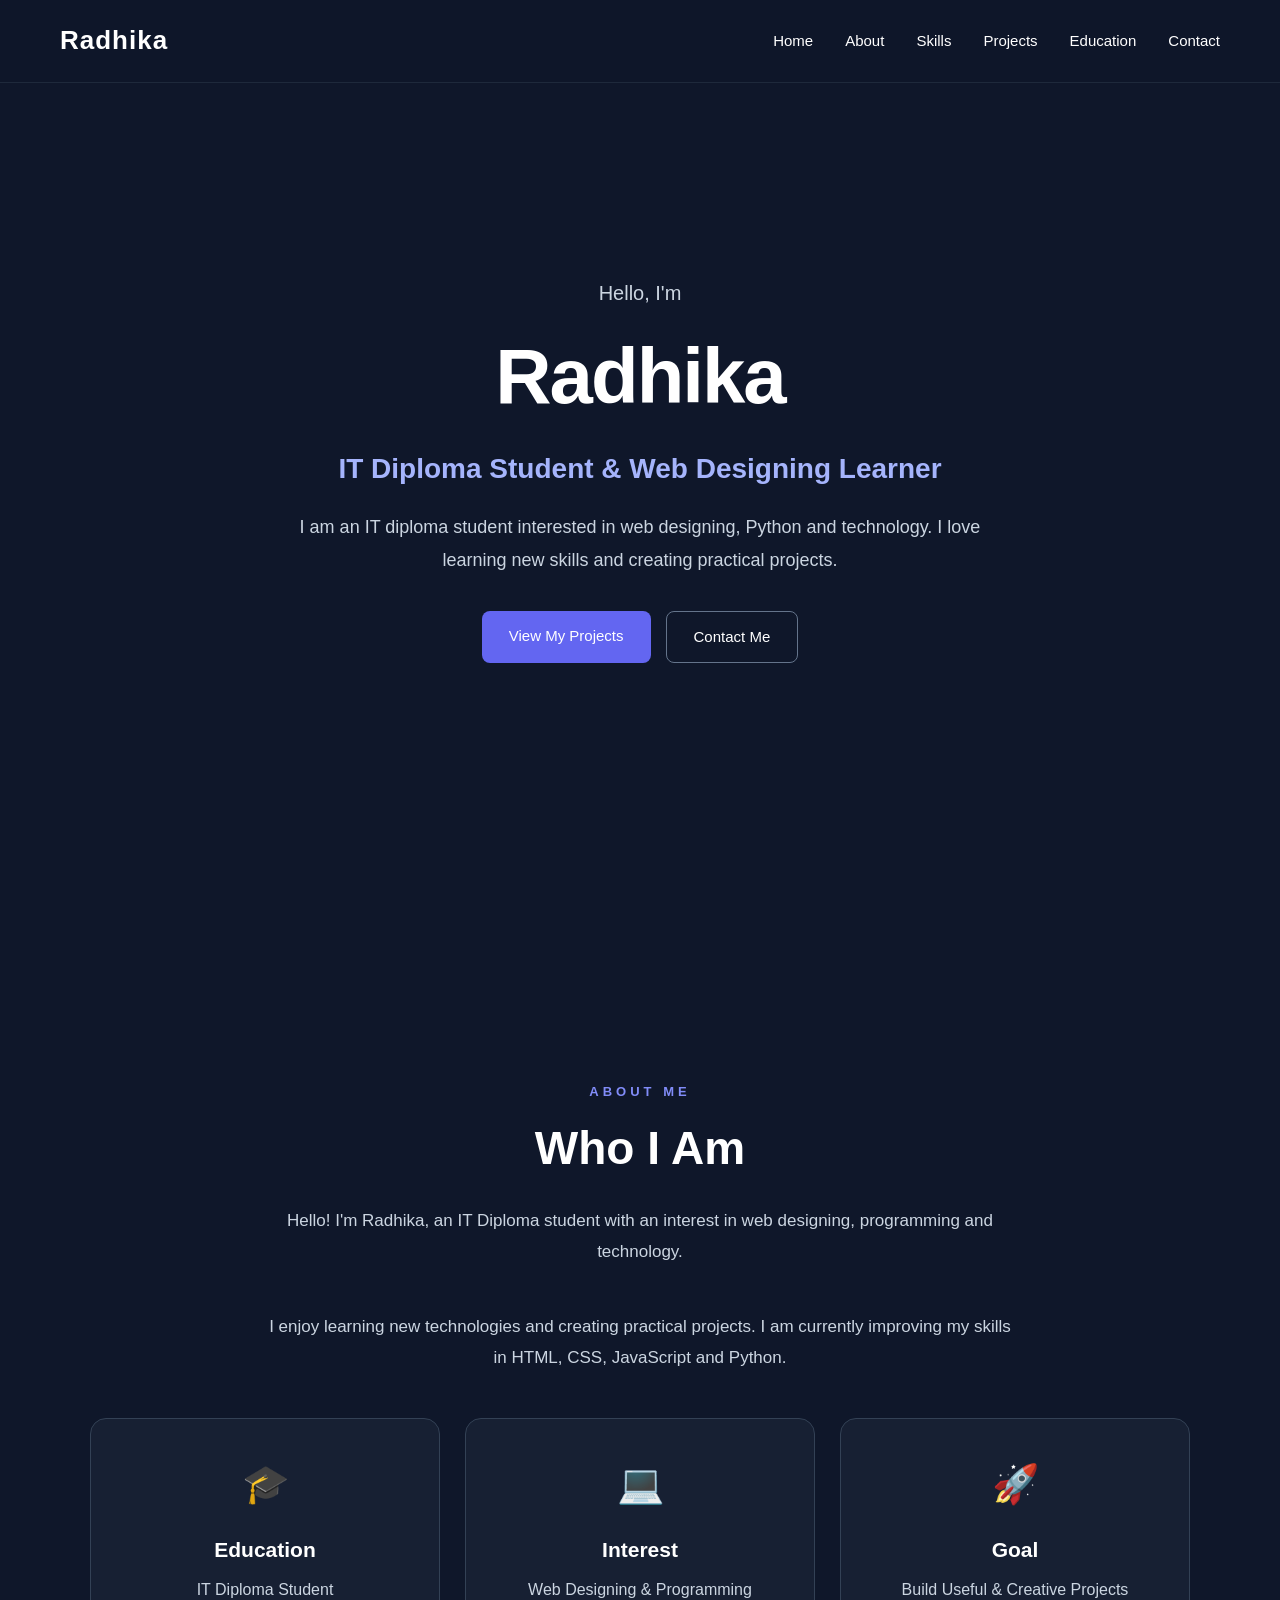
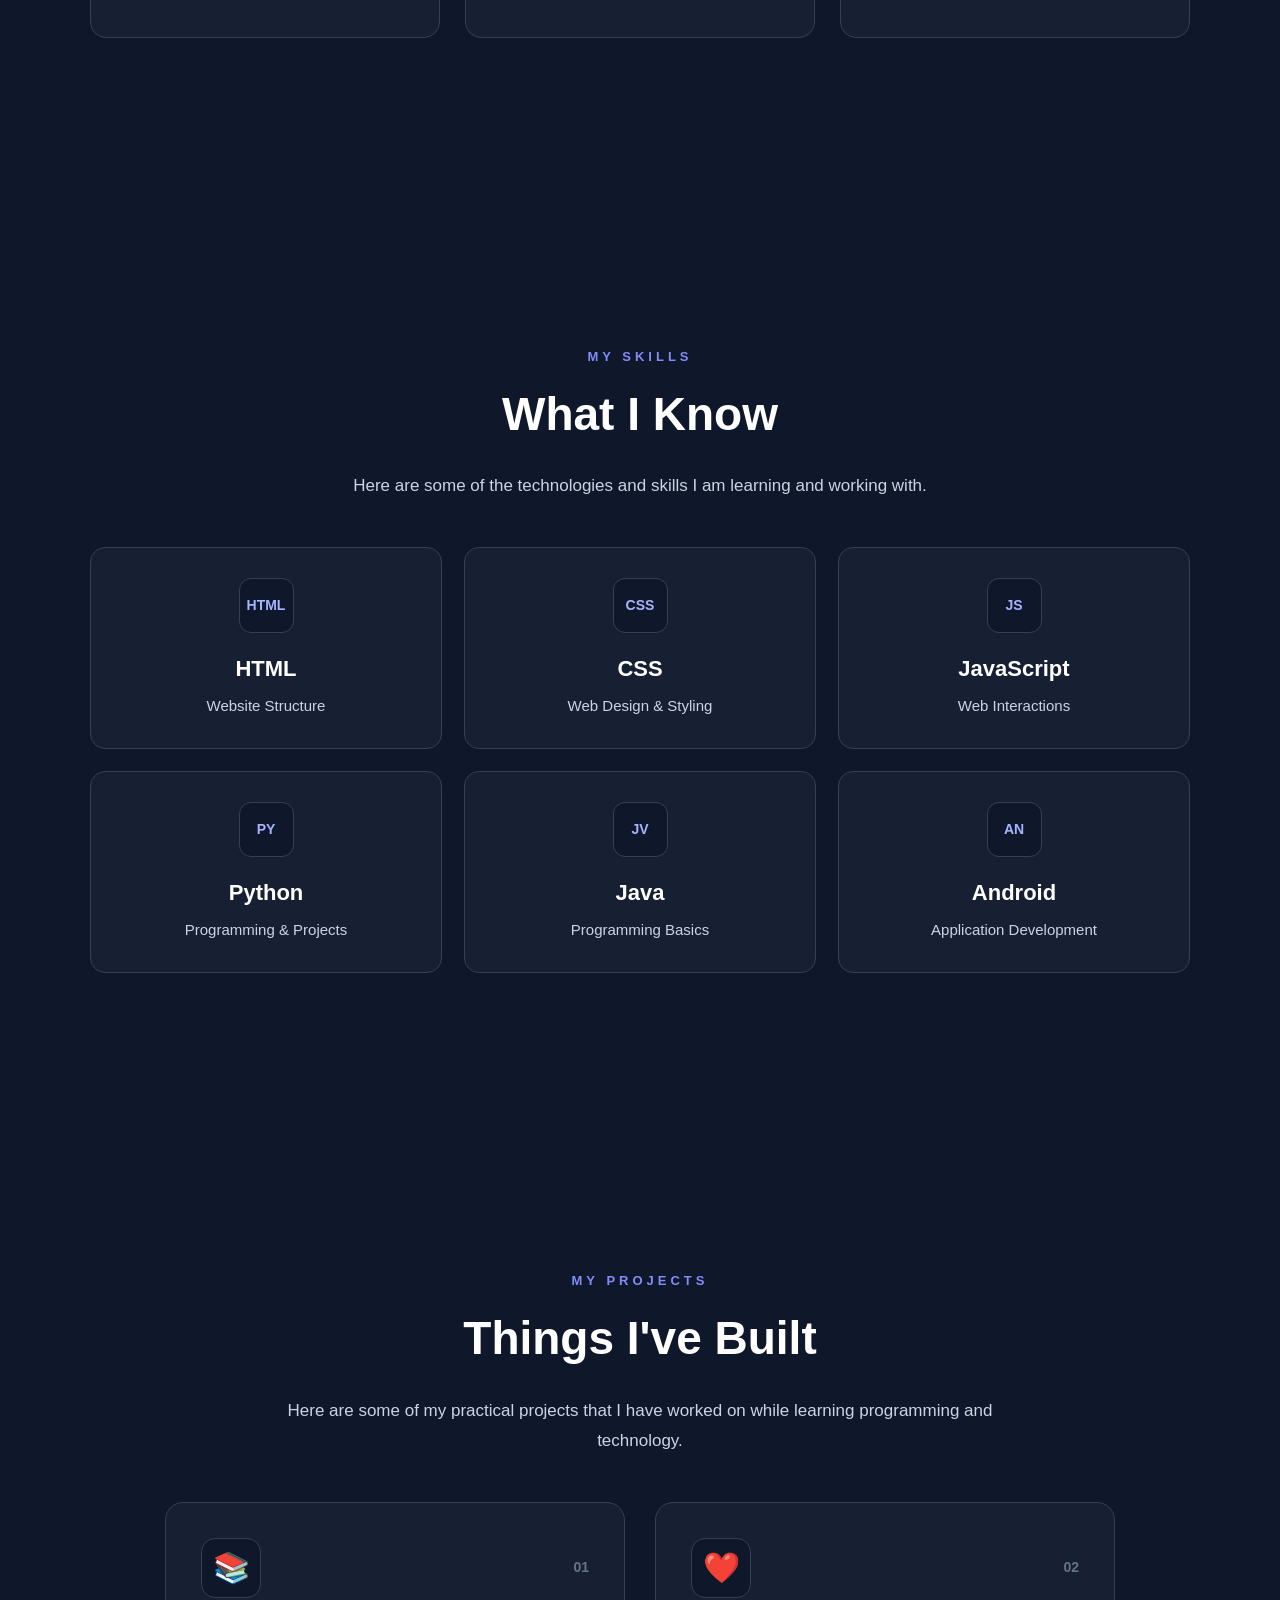
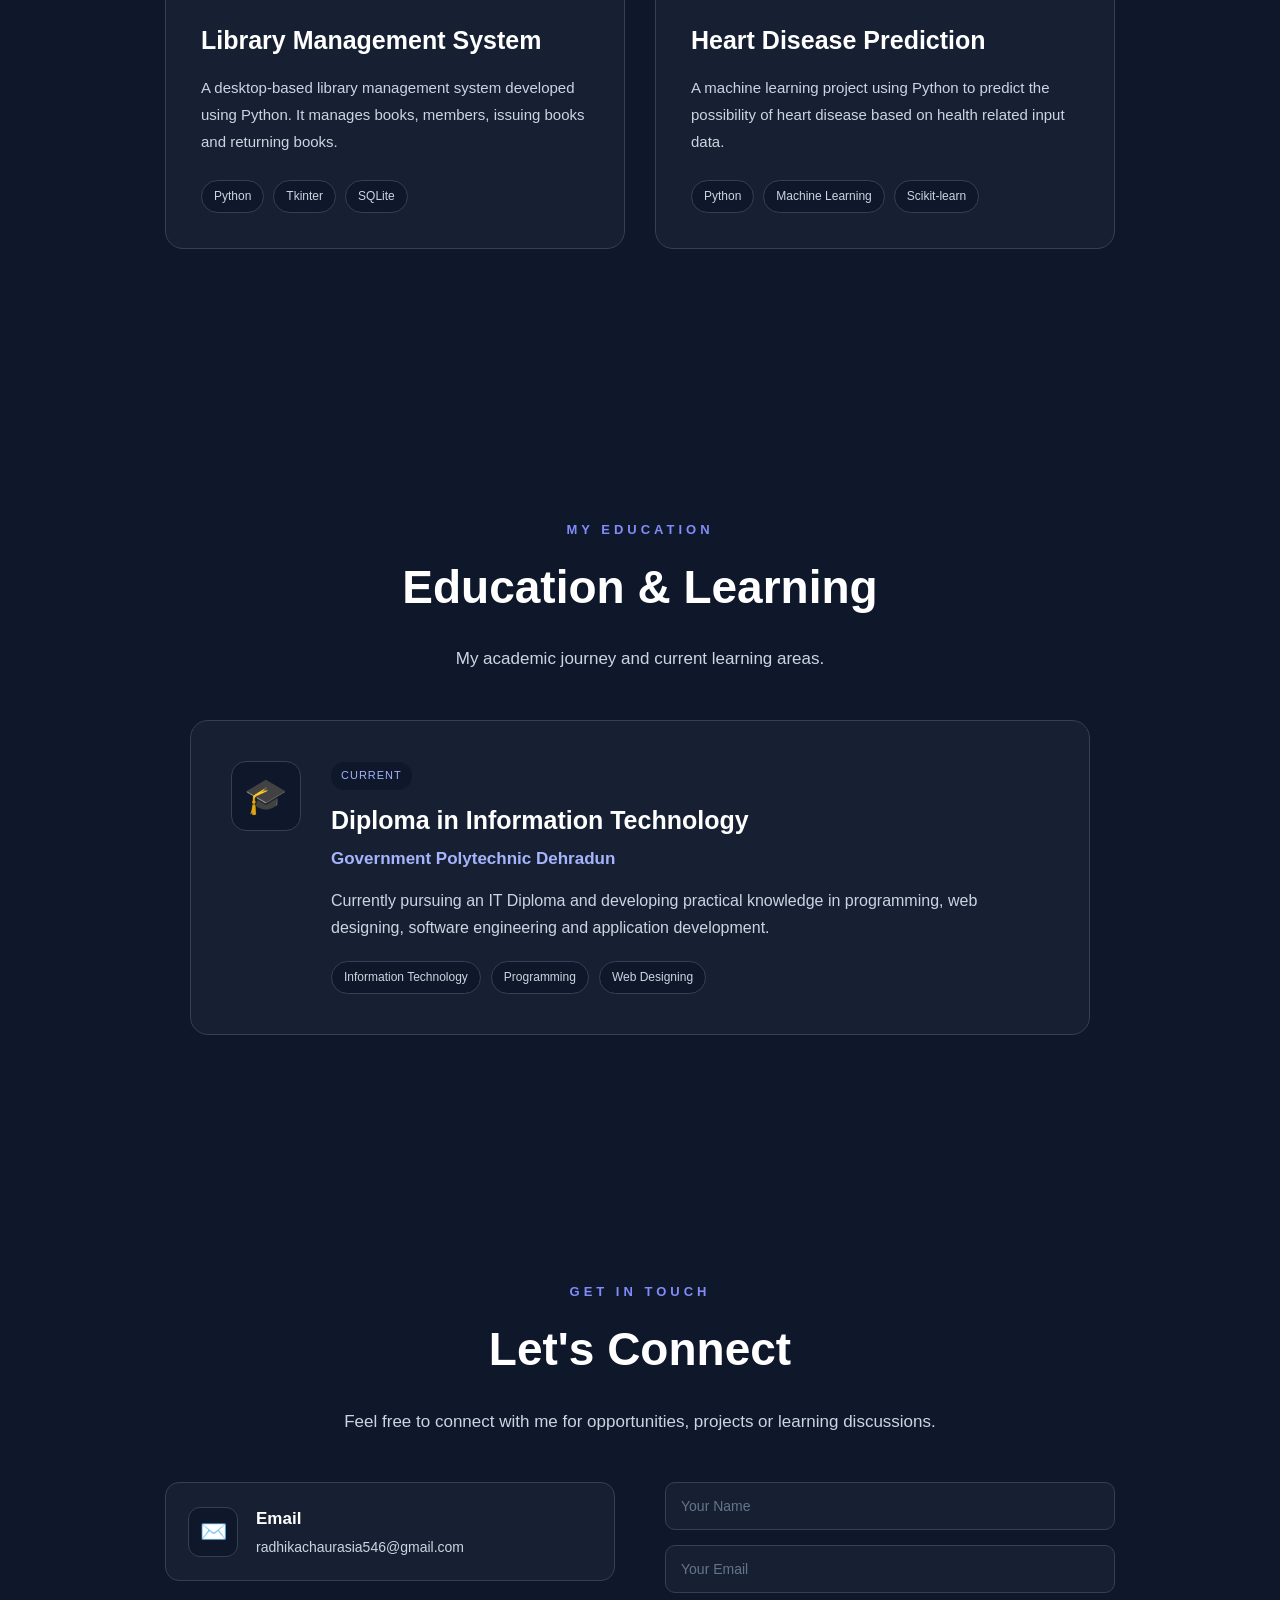
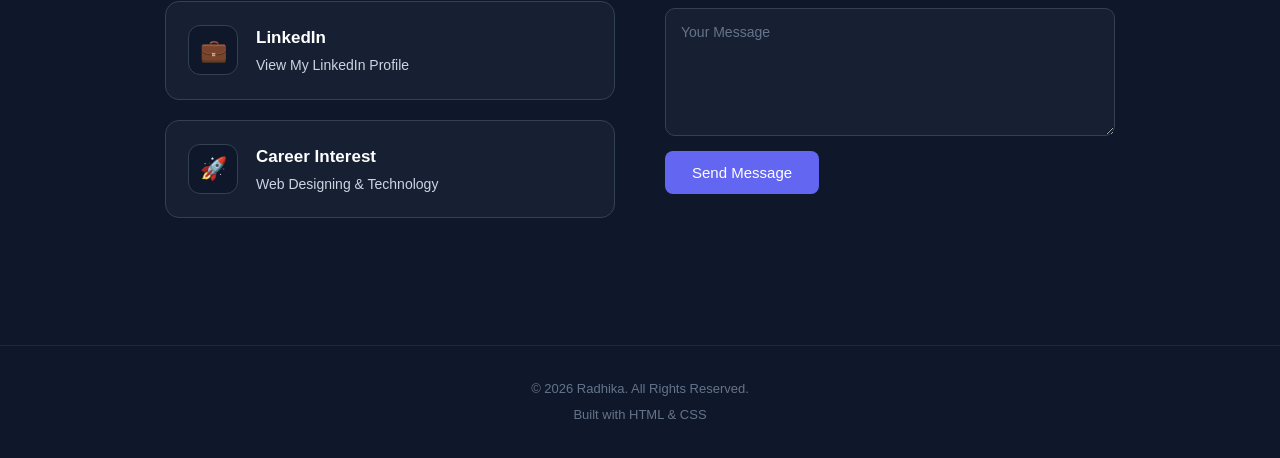
==== index.html @ 2208a2c3 "Add files via upload" ====
<!DOCTYPE html>
<html lang="en">

<head>
    <meta charset="UTF-8">
    <meta name="viewport" content="width=device-width, initial-scale=1.0">

    <title>Radhika | Portfolio</title>

    <link rel="stylesheet" href="style.css">
</head>

<body>

    <!-- =========================
         NAVIGATION BAR
    ========================== -->

    <nav class="navbar">

        <div class="logo">Radhika</div>

        <ul class="nav-links">
            <li><a href="#home">Home</a></li>
            <li><a href="#about">About</a></li>
            <li><a href="#skills">Skills</a></li>
            <li><a href="#projects">Projects</a></li>
            <li><a href="#education">Education</a></li>
            <li><a href="#contact">Contact</a></li>
        </ul>

    </nav>


    <!-- =========================
         HOME
    ========================== -->

    <section class="hero" id="home">

        <div class="hero-content">

            <p class="intro">Hello, I'm</p>

            <h1>Radhika</h1>

            <h2>IT Diploma Student & Web Designing Learner</h2>

            <p class="description">
                I am an IT diploma student interested in web designing,
                Python and technology. I love learning new skills and
                creating practical projects.
            </p>

            <div class="hero-buttons">

                <a href="#projects" class="btn">
                    View My Projects
                </a>

                <a href="#contact" class="btn secondary-btn">
                    Contact Me
                </a>

            </div>

        </div>

    </section>


    <!-- =========================
         ABOUT
    ========================== -->

    <section class="about" id="about">

        <div class="section-container">

            <p class="section-tag">ABOUT ME</p>

            <h2>Who I Am</h2>

            <p class="section-description">
                Hello! I'm Radhika, an IT Diploma student with an interest
                in web designing, programming and technology.
            </p>

            <p class="section-description">
                I enjoy learning new technologies and creating practical
                projects. I am currently improving my skills in HTML, CSS,
                JavaScript and Python.
            </p>

            <div class="about-cards">

                <div class="about-card">
                    <div class="card-icon">🎓</div>
                    <h3>Education</h3>
                    <p>IT Diploma Student</p>
                </div>

                <div class="about-card">
                    <div class="card-icon">💻</div>
                    <h3>Interest</h3>
                    <p>Web Designing & Programming</p>
                </div>

                <div class="about-card">
                    <div class="card-icon">🚀</div>
                    <h3>Goal</h3>
                    <p>Build Useful & Creative Projects</p>
                </div>

            </div>

        </div>

    </section>


    <!-- =========================
         SKILLS
    ========================== -->

    <section class="skills" id="skills">

        <div class="section-container">

            <p class="section-tag">MY SKILLS</p>

            <h2>What I Know</h2>

            <p class="section-description">
                Here are some of the technologies and skills I am learning
                and working with.
            </p>

            <div class="skills-grid">

                <div class="skill-card">
                    <div class="skill-icon">HTML</div>
                    <h3>HTML</h3>
                    <p>Website Structure</p>
                </div>

                <div class="skill-card">
                    <div class="skill-icon">CSS</div>
                    <h3>CSS</h3>
                    <p>Web Design & Styling</p>
                </div>

                <div class="skill-card">
                    <div class="skill-icon">JS</div>
                    <h3>JavaScript</h3>
                    <p>Web Interactions</p>
                </div>

                <div class="skill-card">
                    <div class="skill-icon">PY</div>
                    <h3>Python</h3>
                    <p>Programming & Projects</p>
                </div>

                <div class="skill-card">
                    <div class="skill-icon">JV</div>
                    <h3>Java</h3>
                    <p>Programming Basics</p>
                </div>

                <div class="skill-card">
                    <div class="skill-icon">AN</div>
                    <h3>Android</h3>
                    <p>Application Development</p>
                </div>

            </div>

        </div>

    </section>


    <!-- =========================
         PROJECTS
    ========================== -->

    <section class="projects" id="projects">

        <div class="section-container">

            <p class="section-tag">MY PROJECTS</p>

            <h2>Things I've Built</h2>

            <p class="section-description">
                Here are some of my practical projects that I have worked
                on while learning programming and technology.
            </p>

            <div class="projects-grid">

                <!-- PROJECT 1 -->

                <div class="project-card">

                    <div class="project-top">

                        <div class="project-icon">
                            📚
                        </div>

                        <span class="project-number">
                            01
                        </span>

                    </div>

                    <h3>Library Management System</h3>

                    <p>
                        A desktop-based library management system developed
                        using Python. It manages books, members, issuing
                        books and returning books.
                    </p>

                    <div class="project-tech">

                        <span>Python</span>
                        <span>Tkinter</span>
                        <span>SQLite</span>

                    </div>

                </div>


                <!-- PROJECT 2 -->

                <div class="project-card">

                    <div class="project-top">

                        <div class="project-icon">
                            ❤️
                        </div>

                        <span class="project-number">
                            02
                        </span>

                    </div>

                    <h3>Heart Disease Prediction</h3>

                    <p>
                        A machine learning project using Python to predict
                        the possibility of heart disease based on health
                        related input data.
                    </p>

                    <div class="project-tech">

                        <span>Python</span>
                        <span>Machine Learning</span>
                        <span>Scikit-learn</span>

                    </div>

                </div>

            </div>

        </div>

    </section>


    <!-- =========================
         EDUCATION
    ========================== -->

    <section class="education" id="education">

        <div class="section-container">

            <p class="section-tag">MY EDUCATION</p>

            <h2>Education & Learning</h2>

            <p class="section-description">
                My academic journey and current learning areas.
            </p>

            <div class="education-card">

                <div class="education-icon">
                    🎓
                </div>

                <div class="education-content">

                    <span class="education-status">
                        CURRENT
                    </span>

                    <h3>Diploma in Information Technology</h3>

                    <h4>Government Polytechnic Dehradun</h4>

                    <p>
                        Currently pursuing an IT Diploma and developing
                        practical knowledge in programming, web designing,
                        software engineering and application development.
                    </p>

                    <div class="education-tags">

                        <span>Information Technology</span>
                        <span>Programming</span>
                        <span>Web Designing</span>

                    </div>

                </div>

            </div>

        </div>

    </section>


    <!-- =========================
         CONTACT
    ========================== -->

    <section class="contact" id="contact">

        <div class="section-container">

            <p class="section-tag">GET IN TOUCH</p>

            <h2>Let's Connect</h2>

            <p class="section-description">
                Feel free to connect with me for opportunities,
                projects or learning discussions.
            </p>

            <div class="contact-container">


                <!-- CONTACT INFORMATION -->

                <div class="contact-info">

                    <!-- EMAIL -->

                    <a
                        href="mailto:radhikachaurasia546@gmail.com"
                        class="contact-item contact-link"
                    >

                        <div class="contact-icon">
                            ✉️
                        </div>

                        <div>
                            <h3>Email</h3>
                            <p>radhikachaurasia546@gmail.com</p>
                        </div>

                    </a>


                    <!-- LINKEDIN -->

                    <a
                        href="https://www.linkedin.com/in/radhika-chaurasia-634279387/"
                        target="_blank"
                        class="contact-item contact-link"
                    >

                        <div class="contact-icon">
                            💼
                        </div>

                        <div>
                            <h3>LinkedIn</h3>
                            <p>View My LinkedIn Profile</p>
                        </div>

                    </a>


                    <!-- CAREER -->

                    <div class="contact-item">

                        <div class="contact-icon">
                            🚀
                        </div>

                        <div>
                            <h3>Career Interest</h3>
                            <p>Web Designing & Technology</p>
                        </div>

                    </div>

                </div>


                <!-- CONTACT FORM -->

                <form class="contact-form">

                    <input
                        type="text"
                        placeholder="Your Name"
                        required
                    >

                    <input
                        type="email"
                        placeholder="Your Email"
                        required
                    >

                    <textarea
                        rows="6"
                        placeholder="Your Message"
                        required
                    ></textarea>

                    <button
                        type="submit"
                        class="btn"
                    >
                        Send Message
                    </button>

                </form>

            </div>

        </div>

    </section>


    <!-- =========================
         FOOTER
    ========================== -->

    <footer class="footer">

        <p>
            © 2026 Radhika. All Rights Reserved.
        </p>

        <p>
            Built with HTML & CSS
        </p>

    </footer>


</body>

</html>
---- style.css ----
/* =========================
   BASIC SETTINGS
========================= */

* {
    margin: 0;
    padding: 0;
    box-sizing: border-box;
}

html {
    scroll-behavior: smooth;
}

body {
    font-family: Arial, sans-serif;

    background: #0f172a;

    color: white;

    line-height: 1.6;
}


/* =========================
   NAVIGATION BAR
========================= */

.navbar {
    position: fixed;

    top: 0;
    left: 0;

    width: 100%;

    padding: 20px 60px;

    display: flex;

    justify-content: space-between;

    align-items: center;

    background: rgba(15, 23, 42, 0.95);

    border-bottom: 1px solid #1e293b;

    backdrop-filter: blur(10px);

    z-index: 1000;
}

.logo {
    font-size: 26px;

    font-weight: bold;

    letter-spacing: 1px;
}

.nav-links {
    display: flex;

    list-style: none;

    gap: 32px;
}

.nav-links a {
    color: white;

    text-decoration: none;

    font-size: 15px;

    transition: 0.3s;
}

.nav-links a:hover {
    color: #818cf8;
}


/* =========================
   COMMON SECTION SETTINGS
========================= */

section {
    scroll-margin-top: 80px;
}

.section-container {
    width: 100%;

    max-width: 1100px;

    margin: auto;

    text-align: center;
}

.section-tag {
    font-size: 13px;

    letter-spacing: 4px;

    color: #818cf8;

    font-weight: bold;

    margin-bottom: 10px;
}

.section-container > h2 {
    font-size: 46px;

    margin-bottom: 20px;
}

.section-description {
    max-width: 750px;

    margin: 0 auto 45px;

    font-size: 17px;

    color: #cbd5e1;

    line-height: 1.8;
}


/* =========================
   HOME SECTION
========================= */

.hero {
    min-height: 100vh;

    display: flex;

    align-items: center;

    justify-content: center;

    padding: 120px 30px 80px;

    text-align: center;
}

.hero-content {
    max-width: 850px;
}

.intro {
    font-size: 20px;

    color: #cbd5e1;

    margin-bottom: 5px;
}

.hero h1 {
    font-size: 78px;

    margin-bottom: 8px;

    letter-spacing: -2px;
}

.hero h2 {
    font-size: 28px;

    color: #a5b4fc;

    margin-bottom: 20px;
}

.description {
    max-width: 700px;

    margin: 0 auto 35px;

    font-size: 18px;

    color: #cbd5e1;

    line-height: 1.8;
}


/* BUTTONS */

.hero-buttons {
    display: flex;

    justify-content: center;

    gap: 15px;
}

.btn {
    display: inline-block;

    padding: 13px 27px;

    border: none;

    border-radius: 8px;

    background: #6366f1;

    color: white;

    text-decoration: none;

    font-size: 15px;

    cursor: pointer;

    transition: 0.3s;
}

.btn:hover {
    transform: translateY(-4px);

    background: #818cf8;

    box-shadow: 0 10px 25px rgba(99, 102, 241, 0.25);
}

.secondary-btn {
    background: transparent;

    border: 1px solid #64748b;
}

.secondary-btn:hover {
    background: #1e293b;

    border-color: #818cf8;
}


/* =========================
   ABOUT SECTION
========================= */

.about {
    min-height: 100vh;

    padding: 120px 50px 100px;

    display: flex;

    align-items: center;
}

.about-cards {
    display: grid;

    grid-template-columns: repeat(3, 1fr);

    gap: 25px;
}

.about-card {
    padding: 35px 25px;

    background: #172033;

    border: 1px solid #334155;

    border-radius: 16px;

    transition: 0.3s;
}

.about-card:hover {
    transform: translateY(-8px);

    border-color: #6366f1;

    box-shadow: 0 15px 30px rgba(0, 0, 0, 0.2);
}

.card-icon {
    font-size: 38px;

    margin-bottom: 18px;
}

.about-card h3 {
    font-size: 21px;

    margin-bottom: 10px;
}

.about-card p {
    color: #cbd5e1;
}


/* =========================
   SKILLS SECTION
========================= */

.skills {
    min-height: 100vh;

    padding: 120px 50px 100px;

    display: flex;

    align-items: center;
}

.skills-grid {
    display: grid;

    grid-template-columns: repeat(3, 1fr);

    gap: 22px;
}

.skill-card {
    padding: 30px 20px;

    background: #172033;

    border: 1px solid #334155;

    border-radius: 15px;

    transition: 0.3s;
}

.skill-card:hover {
    transform: translateY(-8px);

    border-color: #6366f1;

    box-shadow: 0 15px 30px rgba(0, 0, 0, 0.2);
}

.skill-icon {
    width: 55px;

    height: 55px;

    display: flex;

    align-items: center;

    justify-content: center;

    margin: 0 auto 18px;

    border-radius: 12px;

    background: #0f172a;

    border: 1px solid #334155;

    color: #a5b4fc;

    font-weight: bold;

    font-size: 14px;
}

.skill-card h3 {
    font-size: 22px;

    margin-bottom: 8px;
}

.skill-card p {
    color: #cbd5e1;

    font-size: 15px;
}


/* =========================
   PROJECTS SECTION
========================= */

.projects {
    min-height: 100vh;

    padding: 120px 50px 100px;

    display: flex;

    align-items: center;
}

.projects-grid {
    display: grid;

    grid-template-columns: repeat(2, 1fr);

    gap: 30px;

    max-width: 950px;

    margin: auto;
}

.project-card {
    padding: 35px;

    text-align: left;

    background: #172033;

    border: 1px solid #334155;

    border-radius: 18px;

    transition: 0.3s;
}

.project-card:hover {
    transform: translateY(-8px);

    border-color: #6366f1;

    box-shadow: 0 18px 40px rgba(0, 0, 0, 0.25);
}

.project-top {
    display: flex;

    justify-content: space-between;

    align-items: center;

    margin-bottom: 22px;
}

.project-icon {
    width: 60px;

    height: 60px;

    display: flex;

    align-items: center;

    justify-content: center;

    background: #0f172a;

    border: 1px solid #334155;

    border-radius: 14px;

    font-size: 30px;
}

.project-number {
    color: #64748b;

    font-size: 14px;

    font-weight: bold;
}

.project-card h3 {
    font-size: 25px;

    margin-bottom: 14px;
}

.project-card p {
    color: #cbd5e1;

    font-size: 15px;

    line-height: 1.8;

    margin-bottom: 25px;
}


/* PROJECT TECHNOLOGY TAGS */

.project-tech {
    display: flex;

    flex-wrap: wrap;

    gap: 9px;
}

.project-tech span {
    padding: 6px 12px;

    border-radius: 20px;

    background: #0f172a;

    border: 1px solid #334155;

    color: #cbd5e1;

    font-size: 12px;
}


/* =========================
   EDUCATION SECTION
========================= */

.education {
    min-height: 80vh;

    padding: 120px 50px 100px;

    display: flex;

    align-items: center;
}

.education-card {
    max-width: 900px;

    margin: auto;

    display: flex;

    gap: 30px;

    text-align: left;

    padding: 40px;

    background: #172033;

    border: 1px solid #334155;

    border-radius: 18px;

    transition: 0.3s;
}

.education-card:hover {
    border-color: #6366f1;

    transform: translateY(-5px);
}

.education-icon {
    min-width: 70px;

    height: 70px;

    display: flex;

    align-items: center;

    justify-content: center;

    border-radius: 15px;

    background: #0f172a;

    border: 1px solid #334155;

    font-size: 35px;
}

.education-status {
    display: inline-block;

    margin-bottom: 10px;

    padding: 5px 10px;

    border-radius: 20px;

    background: #0f172a;

    color: #a5b4fc;

    font-size: 11px;

    letter-spacing: 1px;
}

.education-content h3 {
    font-size: 25px;

    margin-bottom: 5px;
}

.education-content h4 {
    font-size: 17px;

    color: #a5b4fc;

    margin-bottom: 15px;
}

.education-content p {
    color: #cbd5e1;

    line-height: 1.7;

    margin-bottom: 20px;
}

.education-tags {
    display: flex;

    flex-wrap: wrap;

    gap: 10px;
}

.education-tags span {
    padding: 6px 12px;

    background: #0f172a;

    border: 1px solid #334155;

    border-radius: 20px;

    color: #cbd5e1;

    font-size: 12px;
}


/* =========================
   CONTACT SECTION
========================= */

.contact {
    min-height: 90vh;

    padding: 120px 50px 100px;

    display: flex;

    align-items: center;
}

.contact-container {
    max-width: 950px;

    margin: auto;

    display: grid;

    grid-template-columns: 1fr 1fr;

    gap: 50px;

    text-align: left;
}

.contact-info {
    display: flex;

    flex-direction: column;

    gap: 20px;
}

.contact-item {
    display: flex;

    align-items: center;

    gap: 18px;

    padding: 22px;

    background: #172033;

    border: 1px solid #334155;

    border-radius: 14px;

    transition: 0.3s;
}

.contact-item:hover {
    border-color: #6366f1;

    transform: translateX(5px);
}

.contact-icon {
    width: 50px;

    height: 50px;

    display: flex;

    align-items: center;

    justify-content: center;

    background: #0f172a;

    border: 1px solid #334155;

    border-radius: 12px;

    font-size: 22px;
}

.contact-item h3 {
    font-size: 17px;

    margin-bottom: 3px;
}

.contact-item p {
    color: #cbd5e1;

    font-size: 14px;
}


/* CONTACT FORM */

.contact-form {
    display: flex;

    flex-direction: column;

    gap: 15px;
}

.contact-form input,
.contact-form textarea {
    width: 100%;

    padding: 15px;

    background: #172033;

    border: 1px solid #334155;

    border-radius: 10px;

    color: white;

    font-family: Arial, sans-serif;

    font-size: 14px;

    outline: none;

    resize: vertical;
}

.contact-form input:focus,
.contact-form textarea:focus {
    border-color: #6366f1;
}

.contact-form input::placeholder,
.contact-form textarea::placeholder {
    color: #64748b;
}

.contact-form .btn {
    width: fit-content;
}


/* =========================
   FOOTER
========================= */

.footer {
    padding: 30px 20px;

    border-top: 1px solid #1e293b;

    text-align: center;

    color: #64748b;

    font-size: 13px;

    line-height: 2;
}


/* =========================
   MOBILE RESPONSIVE
========================= */

@media (max-width: 768px) {

    /* NAVBAR */

    .navbar {
        padding: 15px 20px;

        flex-direction: column;

        gap: 15px;
    }

    .nav-links {
        gap: 15px;

        flex-wrap: wrap;

        justify-content: center;
    }

    .nav-links a {
        font-size: 13px;
    }


    /* HOME */

    .hero {
        padding: 160px 20px 80px;
    }

    .hero h1 {
        font-size: 52px;
    }

    .hero h2 {
        font-size: 21px;
    }

    .description {
        font-size: 16px;
    }

    .hero-buttons {
        flex-direction: column;

        align-items: center;
    }

    .btn {
        width: 210px;

        text-align: center;
    }


    /* COMMON */

    .section-container > h2 {
        font-size: 36px;
    }

    .section-description {
        font-size: 16px;
    }


    /* ABOUT */

    .about {
        padding: 140px 20px 80px;
    }

    .about-cards {
        grid-template-columns: 1fr;
    }


    /* SKILLS */

    .skills {
        padding: 140px 20px 80px;
    }

    .skills-grid {
        grid-template-columns: 1fr;
    }


    /* PROJECTS */

    .projects {
        padding: 140px 20px 80px;
    }

    .projects-grid {
        grid-template-columns: 1fr;
    }

    .project-card {
        padding: 28px;
    }


    /* EDUCATION */

    .education {
        padding: 140px 20px 80px;
    }

    .education-card {
        flex-direction: column;

        padding: 28px;
    }


    /* CONTACT */

    .contact {
        padding: 140px 20px 80px;
    }

    .contact-container {
        grid-template-columns: 1fr;

        gap: 30px;
    }


    /* FOOTER */

    .footer {
        padding: 25px 15px;
    }
}
/* CONTACT LINKS */

.contact-link {
    text-decoration: none;
    color: white;
}

.contact-link:hover {
    color: white;
}
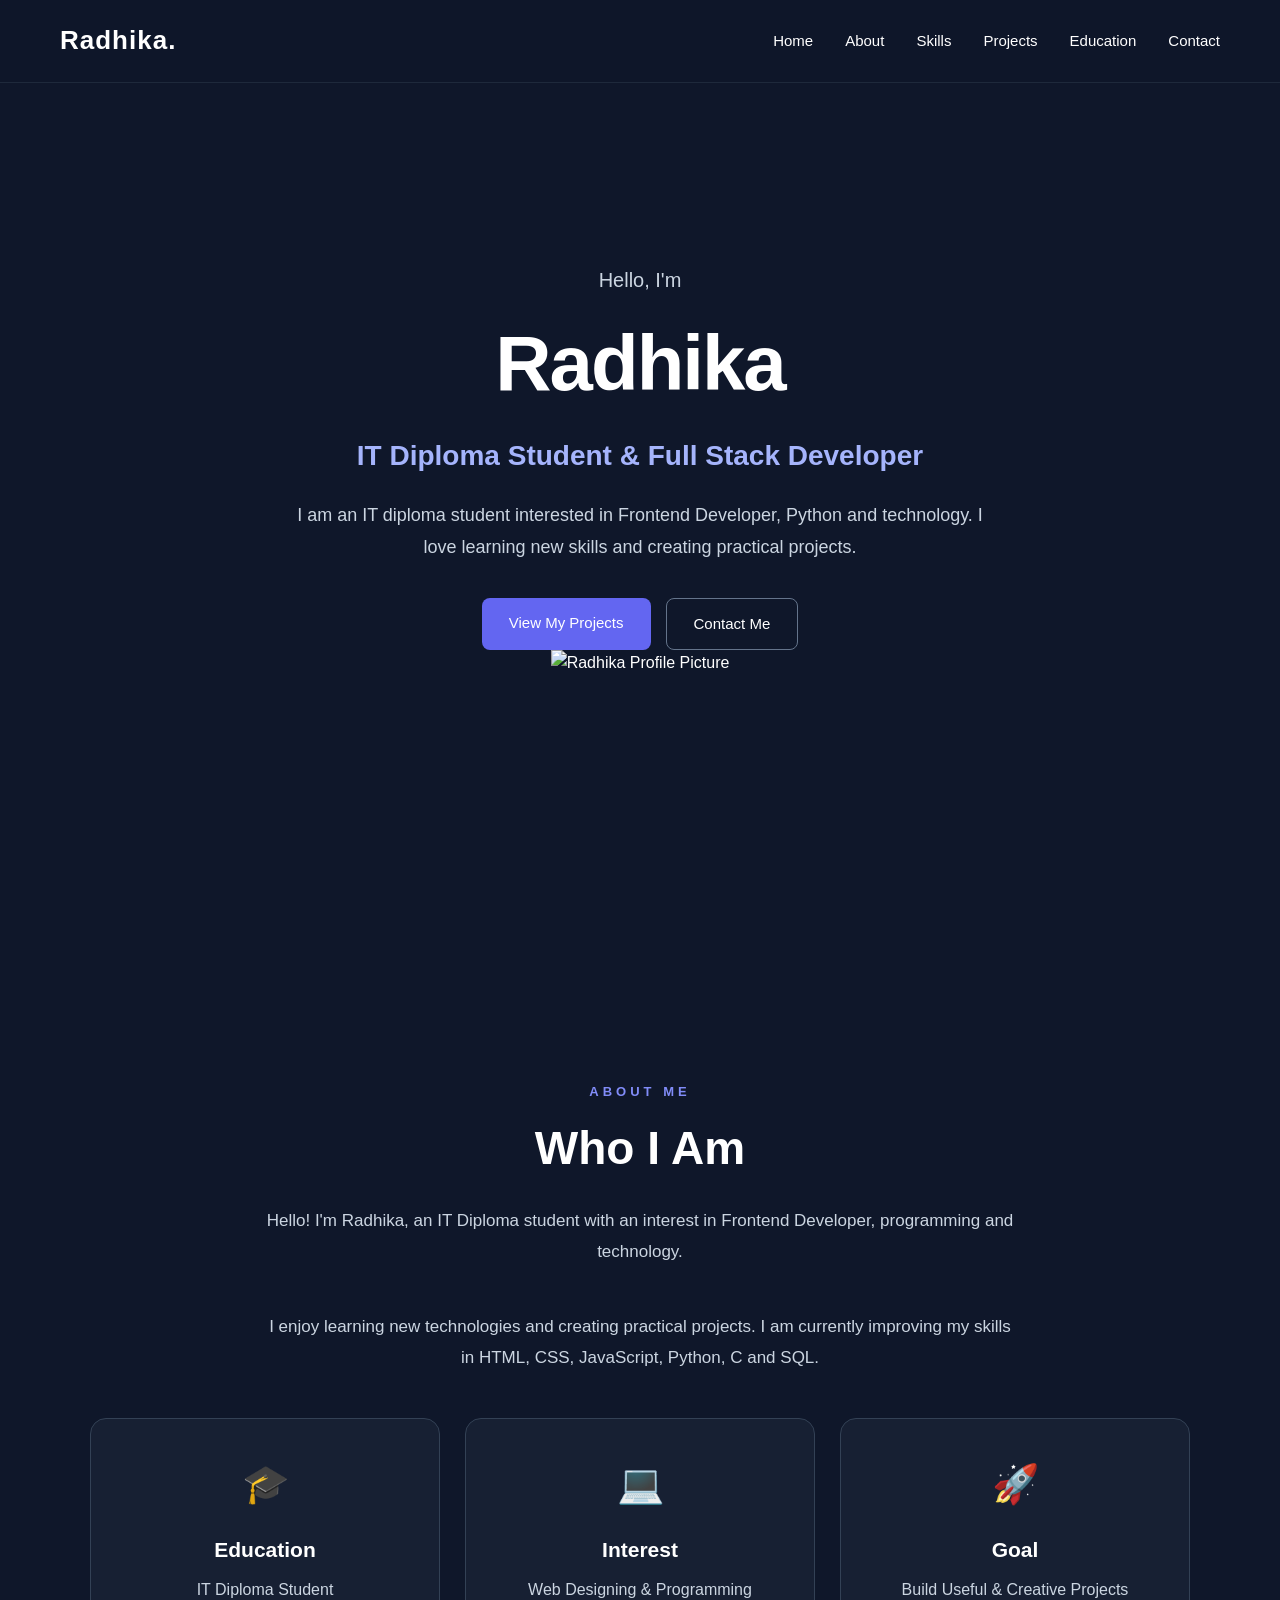
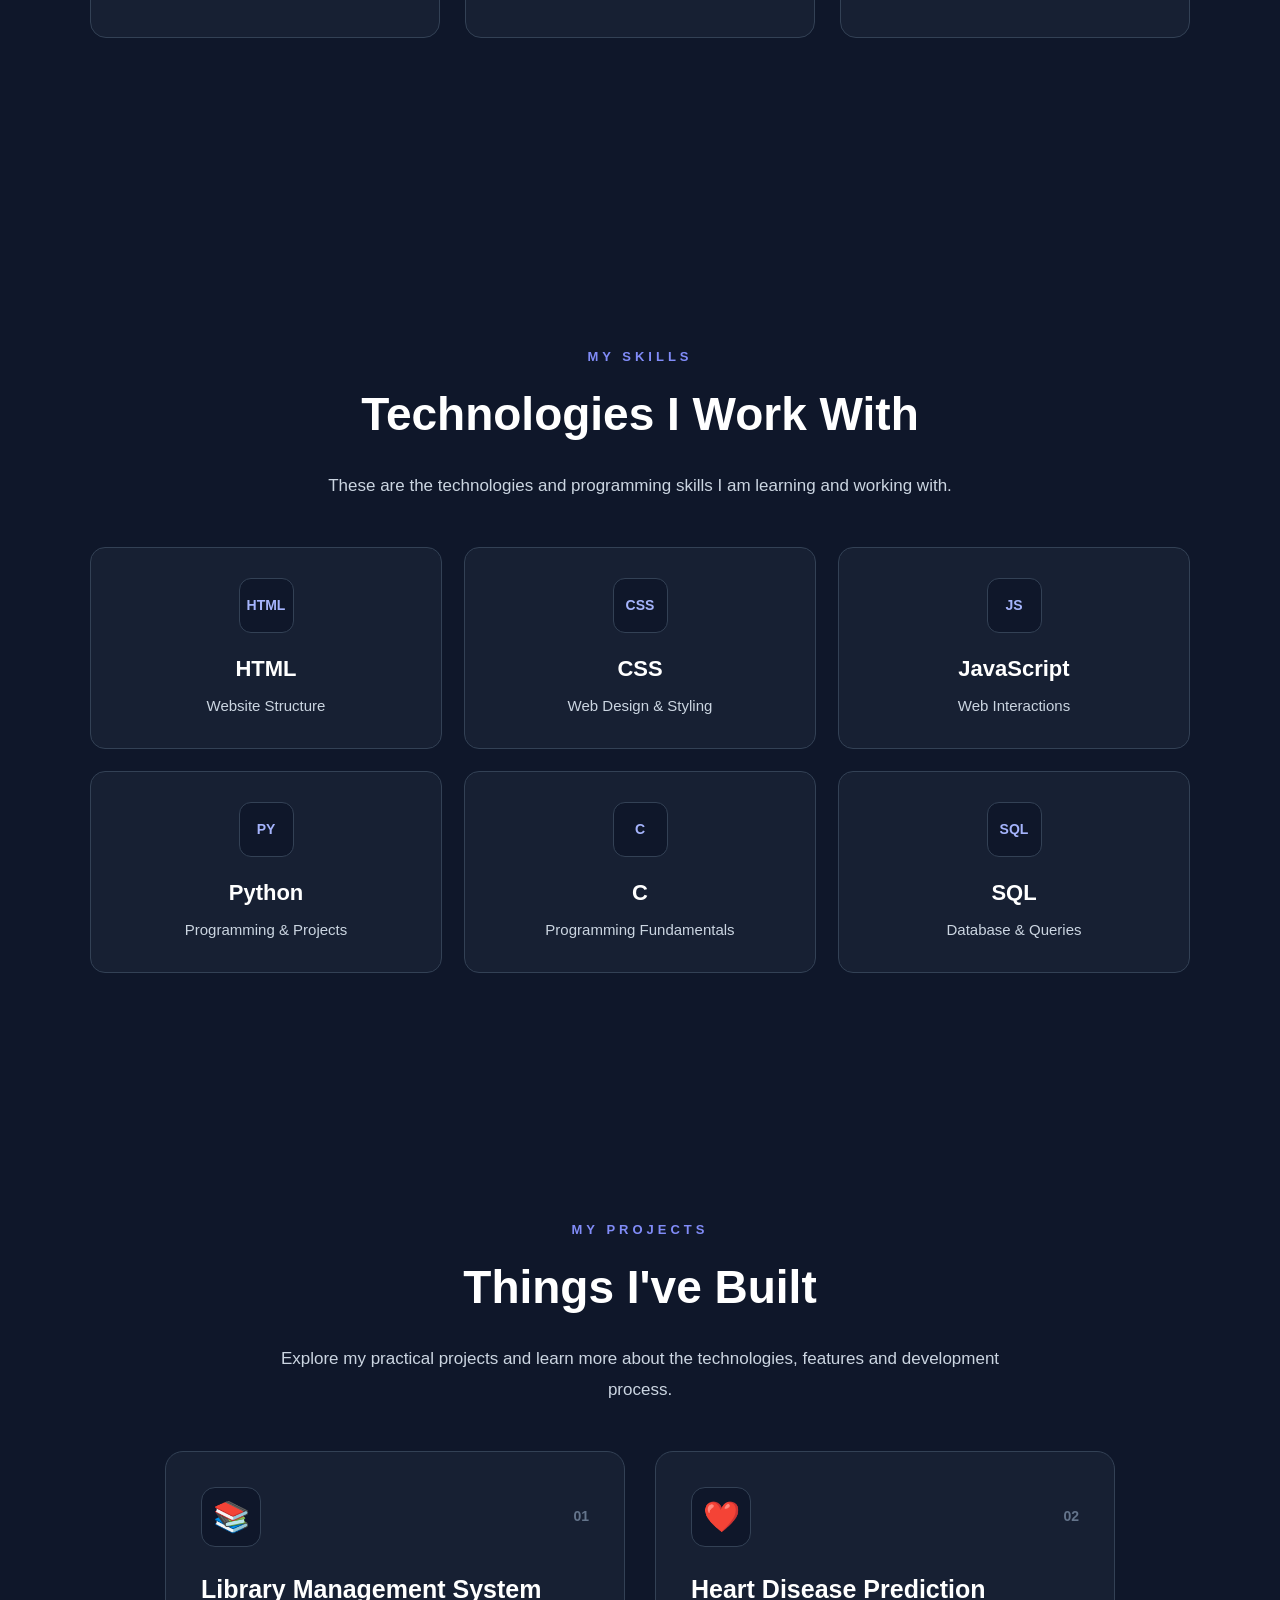
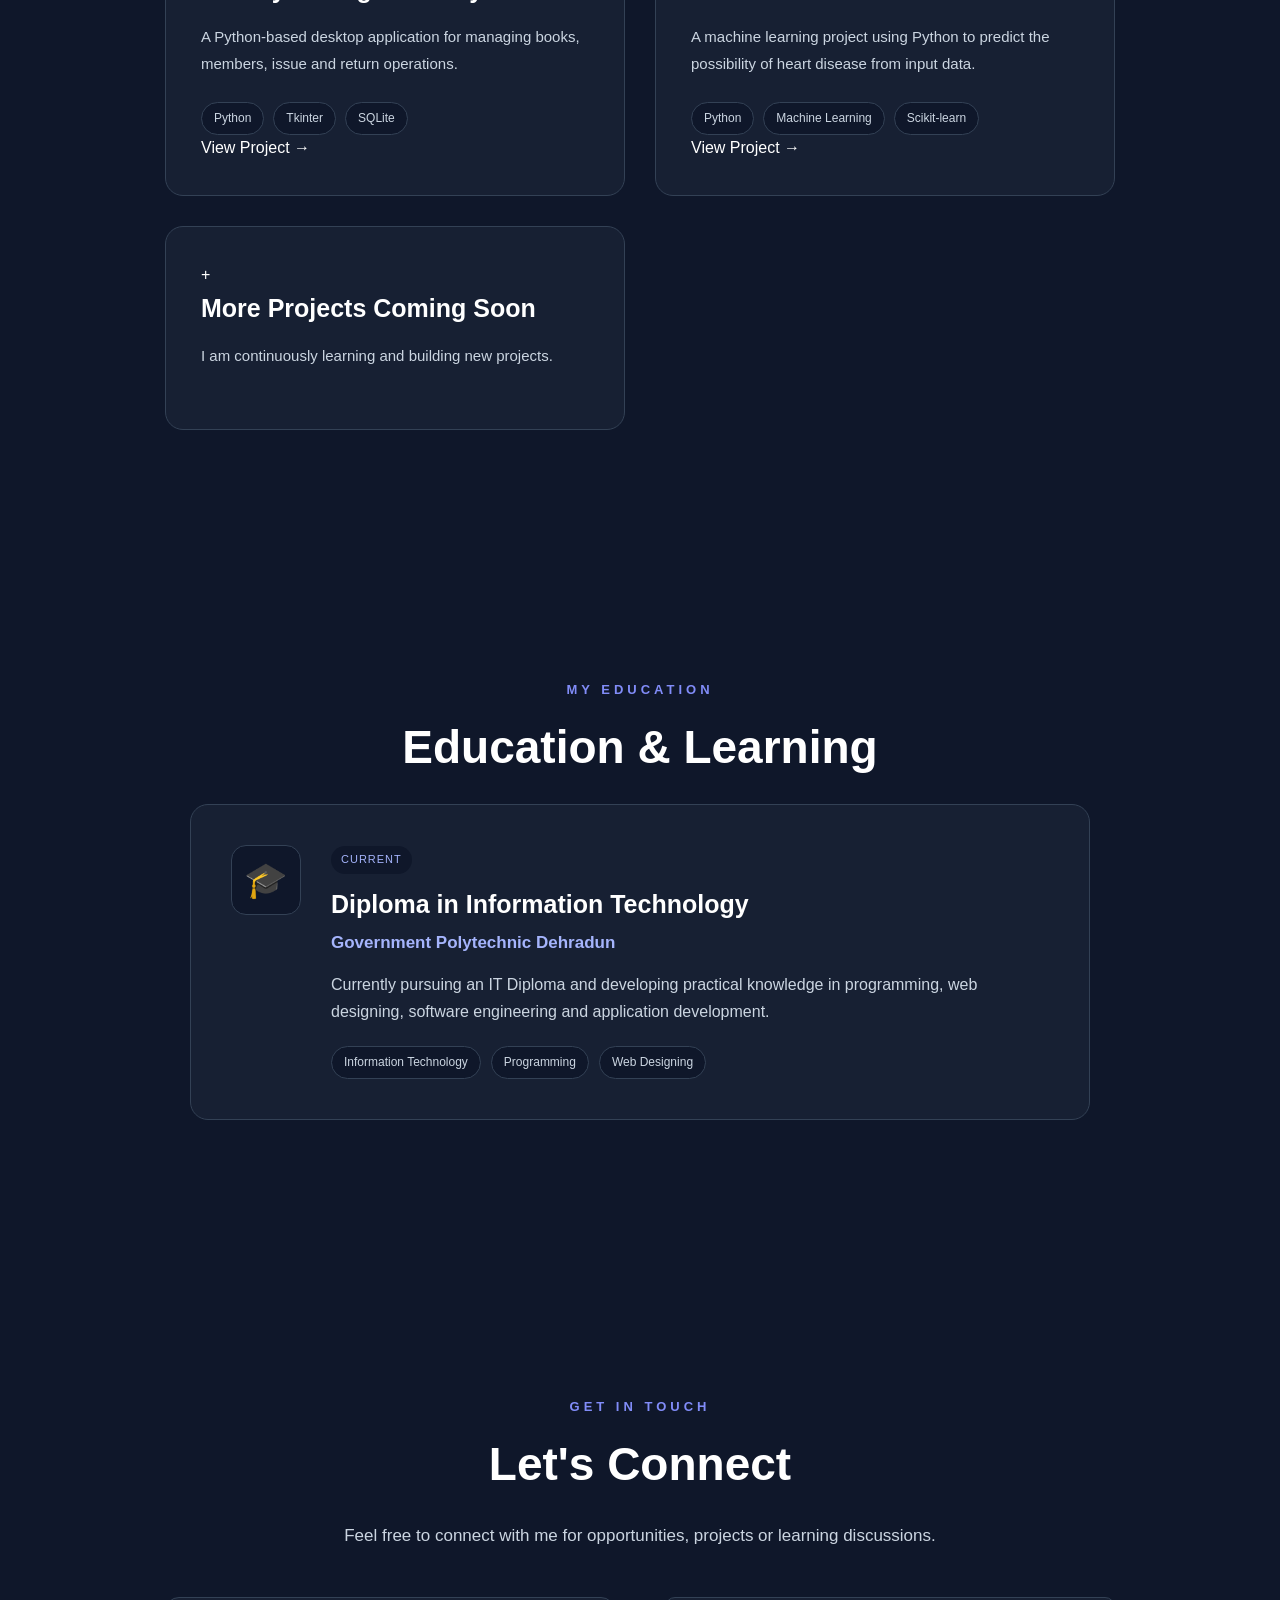
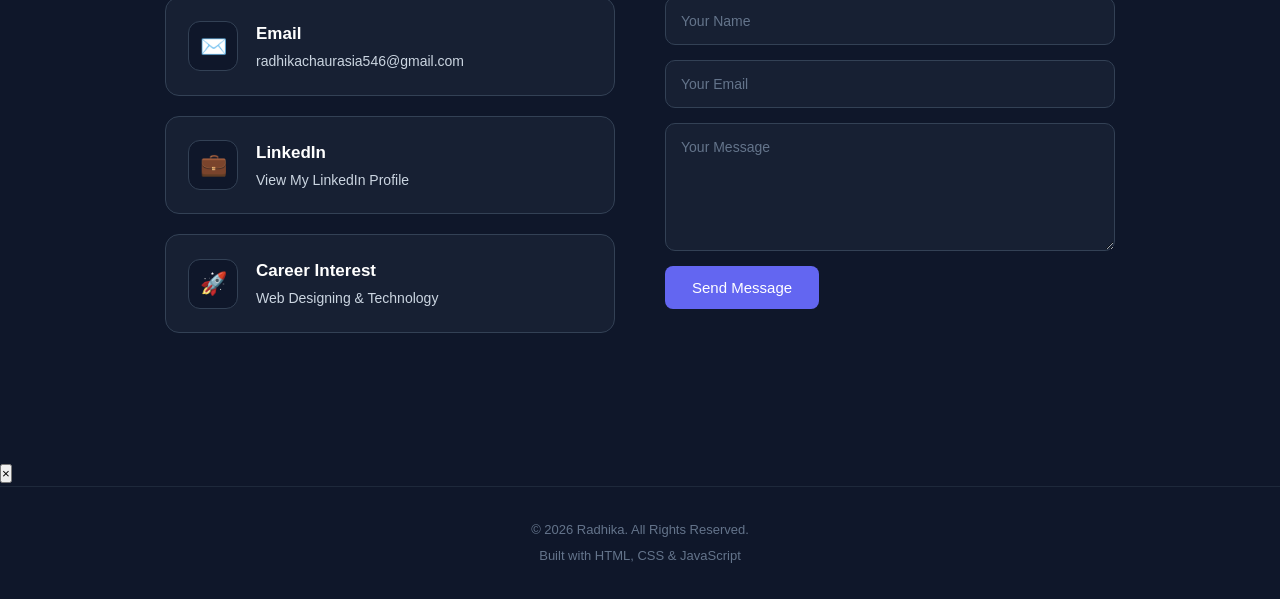
==== commit 5e7f7b7d: "Update index.html" ====
--- a/index.html
+++ b/index.html
@@ -2,34 +2,61 @@
 <html lang="en">
 
 <head>
+
     <meta charset="UTF-8">
+
     <meta name="viewport" content="width=device-width, initial-scale=1.0">
 
     <title>Radhika | Portfolio</title>
 
     <link rel="stylesheet" href="style.css">
+
 </head>
 
+
 <body>
 
+
     <!-- =========================
-         NAVIGATION BAR
+         NAVIGATION
     ========================== -->
 
     <nav class="navbar">
 
-        <div class="logo">Radhika</div>
+        <div class="logo">
+            Radhika<span>.</span>
+        </div>
 
         <ul class="nav-links">
-            <li><a href="#home">Home</a></li>
-            <li><a href="#about">About</a></li>
-            <li><a href="#skills">Skills</a></li>
-            <li><a href="#projects">Projects</a></li>
-            <li><a href="#education">Education</a></li>
-            <li><a href="#contact">Contact</a></li>
+
+            <li>
+                <a href="#home">Home</a>
+            </li>
+
+            <li>
+                <a href="#about">About</a>
+            </li>
+
+            <li>
+                <a href="#skills">Skills</a>
+            </li>
+
+            <li>
+                <a href="#projects">Projects</a>
+            </li>
+
+            <li>
+                <a href="#education">Education</a>
+            </li>
+
+            <li>
+                <a href="#contact">Contact</a>
+            </li>
+
         </ul>
 
     </nav>
+
 
 
     <!-- =========================
@@ -40,169 +67,346 @@
 
         <div class="hero-content">
 
-            <p class="intro">Hello, I'm</p>
-
-            <h1>Radhika</h1>
-
-            <h2>IT Diploma Student & Web Designing Learner</h2>
-
-            <p class="description">
-                I am an IT diploma student interested in web designing,
-                Python and technology. I love learning new skills and
-                creating practical projects.
-            </p>
-
-            <div class="hero-buttons">
-
-                <a href="#projects" class="btn">
-                    View My Projects
-                </a>
-
-                <a href="#contact" class="btn secondary-btn">
-                    Contact Me
-                </a>
+            <div class="hero-text">
+
+                <p class="intro">
+                    Hello, I'm
+                </p>
+
+                <h1>
+                    Radhika
+                </h1>
+
+                <h2>
+                    IT Diploma Student & Full Stack Developer
+                </h2>
+
+                <p class="description">
+
+                    I am an IT diploma student interested in
+                    Frontend Developer, Python and technology.
+                    I love learning new skills and creating
+                    practical projects.
+
+                </p>
+
+
+                <div class="hero-buttons">
+
+                    <a href="#projects" class="btn">
+                        View My Projects
+                    </a>
+
+                    <a href="#contact" class="btn secondary-btn">
+                        Contact Me
+                    </a>
+
+                </div>
 
             </div>
 
+
+
+            <!-- PROFILE DP -->
+
+            <div class="profile-container">
+
+                <div class="profile-circle">
+
+                    <img
+                        src="profile.jpg"
+                        alt="Radhika Profile Picture"
+                    >
+
+                </div>
+
+            </div>
+
         </div>
 
     </section>
+
 
 
     <!-- =========================
          ABOUT
     ========================== -->
 
-    <section class="about" id="about">
+    <section class="section about" id="about">
 
         <div class="section-container">
 
-            <p class="section-tag">ABOUT ME</p>
-
-            <h2>Who I Am</h2>
+            <p class="section-tag">
+                ABOUT ME
+            </p>
+
+            <h2>
+                Who I Am
+            </h2>
+
 
             <p class="section-description">
-                Hello! I'm Radhika, an IT Diploma student with an interest
-                in web designing, programming and technology.
-            </p>
+
+                Hello! I'm Radhika, an IT Diploma student
+                with an interest in Frontend Developer,
+                programming and technology.
+
+            </p>
+
 
             <p class="section-description">
-                I enjoy learning new technologies and creating practical
-                projects. I am currently improving my skills in HTML, CSS,
-                JavaScript and Python.
-            </p>
+
+                I enjoy learning new technologies and
+                creating practical projects. I am currently
+                improving my skills in HTML, CSS, JavaScript,
+                Python, C and SQL.
+
+            </p>
+
+
 
             <div class="about-cards">
 
+
                 <div class="about-card">
-                    <div class="card-icon">🎓</div>
-                    <h3>Education</h3>
-                    <p>IT Diploma Student</p>
-                </div>
+
+                    <div class="card-icon">
+                        🎓
+                    </div>
+
+                    <h3>
+                        Education
+                    </h3>
+
+                    <p>
+                        IT Diploma Student
+                    </p>
+
+                </div>
+
+
 
                 <div class="about-card">
-                    <div class="card-icon">💻</div>
-                    <h3>Interest</h3>
-                    <p>Web Designing & Programming</p>
-                </div>
+
+                    <div class="card-icon">
+                        💻
+                    </div>
+
+                    <h3>
+                        Interest
+                    </h3>
+
+                    <p>
+                        Web Designing & Programming
+                    </p>
+
+                </div>
+
+
 
                 <div class="about-card">
-                    <div class="card-icon">🚀</div>
-                    <h3>Goal</h3>
-                    <p>Build Useful & Creative Projects</p>
-                </div>
+
+                    <div class="card-icon">
+                        🚀
+                    </div>
+
+                    <h3>
+                        Goal
+                    </h3>
+
+                    <p>
+                        Build Useful & Creative Projects
+                    </p>
+
+                </div>
+
 
             </div>
 
         </div>
 
     </section>
+
 
 
     <!-- =========================
          SKILLS
     ========================== -->
 
-    <section class="skills" id="skills">
+    <section class="section skills" id="skills">
 
         <div class="section-container">
 
-            <p class="section-tag">MY SKILLS</p>
-
-            <h2>What I Know</h2>
+            <p class="section-tag">
+                MY SKILLS
+            </p>
+
+            <h2>
+                Technologies I Work With
+            </h2>
 
             <p class="section-description">
-                Here are some of the technologies and skills I am learning
-                and working with.
-            </p>
+
+                These are the technologies and programming
+                skills I am learning and working with.
+
+            </p>
+
+
 
             <div class="skills-grid">
 
+
                 <div class="skill-card">
-                    <div class="skill-icon">HTML</div>
-                    <h3>HTML</h3>
-                    <p>Website Structure</p>
-                </div>
+
+                    <div class="skill-icon">
+                        HTML
+                    </div>
+
+                    <h3>
+                        HTML
+                    </h3>
+
+                    <p>
+                        Website Structure
+                    </p>
+
+                </div>
+
+
 
                 <div class="skill-card">
-                    <div class="skill-icon">CSS</div>
-                    <h3>CSS</h3>
-                    <p>Web Design & Styling</p>
-                </div>
+
+                    <div class="skill-icon">
+                        CSS
+                    </div>
+
+                    <h3>
+                        CSS
+                    </h3>
+
+                    <p>
+                        Web Design & Styling
+                    </p>
+
+                </div>
+
+
 
                 <div class="skill-card">
-                    <div class="skill-icon">JS</div>
-                    <h3>JavaScript</h3>
-                    <p>Web Interactions</p>
-                </div>
+
+                    <div class="skill-icon">
+                        JS
+                    </div>
+
+                    <h3>
+                        JavaScript
+                    </h3>
+
+                    <p>
+                        Web Interactions
+                    </p>
+
+                </div>
+
+
 
                 <div class="skill-card">
-                    <div class="skill-icon">PY</div>
-                    <h3>Python</h3>
-                    <p>Programming & Projects</p>
-                </div>
+
+                    <div class="skill-icon">
+                        PY
+                    </div>
+
+                    <h3>
+                        Python
+                    </h3>
+
+                    <p>
+                        Programming & Projects
+                    </p>
+
+                </div>
+
+
 
                 <div class="skill-card">
-                    <div class="skill-icon">JV</div>
-                    <h3>Java</h3>
-                    <p>Programming Basics</p>
-                </div>
+
+                    <div class="skill-icon">
+                        C
+                    </div>
+
+                    <h3>
+                        C
+                    </h3>
+
+                    <p>
+                        Programming Fundamentals
+                    </p>
+
+                </div>
+
+
 
                 <div class="skill-card">
-                    <div class="skill-icon">AN</div>
-                    <h3>Android</h3>
-                    <p>Application Development</p>
-                </div>
+
+                    <div class="skill-icon">
+                        SQL
+                    </div>
+
+                    <h3>
+                        SQL
+                    </h3>
+
+                    <p>
+                        Database & Queries
+                    </p>
+
+                </div>
+
 
             </div>
 
         </div>
 
     </section>
+
 
 
     <!-- =========================
          PROJECTS
     ========================== -->
 
-    <section class="projects" id="projects">
+    <section class="section projects" id="projects">
 
         <div class="section-container">
 
-            <p class="section-tag">MY PROJECTS</p>
-
-            <h2>Things I've Built</h2>
+            <p class="section-tag">
+                MY PROJECTS
+            </p>
+
+            <h2>
+                Things I've Built
+            </h2>
 
             <p class="section-description">
-                Here are some of my practical projects that I have worked
-                on while learning programming and technology.
-            </p>
+
+                Explore my practical projects and
+                learn more about the technologies,
+                features and development process.
+
+            </p>
+
+
 
             <div class="projects-grid">
 
+
                 <!-- PROJECT 1 -->
 
-                <div class="project-card">
+                <div
+                    class="project-card"
+                    onclick="openProject('library')"
+                >
 
                     <div class="project-top">
 
@@ -216,13 +420,20 @@
 
                     </div>
 
-                    <h3>Library Management System</h3>
-
-                    <p>
-                        A desktop-based library management system developed
-                        using Python. It manages books, members, issuing
-                        books and returning books.
-                    </p>
+
+                    <h3>
+                        Library Management System
+                    </h3>
+
+
+                    <p>
+
+                        A Python-based desktop application
+                        for managing books, members,
+                        issue and return operations.
+
+                    </p>
+
 
                     <div class="project-tech">
 
@@ -232,12 +443,21 @@
 
                     </div>
 
-                </div>
+
+                    <div class="project-view">
+                        View Project →
+                    </div>
+
+                </div>
+
 
 
                 <!-- PROJECT 2 -->
 
-                <div class="project-card">
+                <div
+                    class="project-card"
+                    onclick="openProject('heart')"
+                >
 
                     <div class="project-top">
 
@@ -251,13 +471,20 @@
 
                     </div>
 
-                    <h3>Heart Disease Prediction</h3>
-
-                    <p>
-                        A machine learning project using Python to predict
-                        the possibility of heart disease based on health
-                        related input data.
-                    </p>
+
+                    <h3>
+                        Heart Disease Prediction
+                    </h3>
+
+
+                    <p>
+
+                        A machine learning project using
+                        Python to predict the possibility
+                        of heart disease from input data.
+
+                    </p>
+
 
                     <div class="project-tech">
 
@@ -267,36 +494,66 @@
 
                     </div>
 
-                </div>
+
+                    <div class="project-view">
+                        View Project →
+                    </div>
+
+                </div>
+
+
+
+                <!-- ADD NEW PROJECT HERE IN FUTURE -->
+
+                <div class="project-card add-project-card">
+
+                    <div class="add-icon">
+                        +
+                    </div>
+
+                    <h3>
+                        More Projects Coming Soon
+                    </h3>
+
+                    <p>
+                        I am continuously learning and
+                        building new projects.
+                    </p>
+
+                </div>
+
 
             </div>
 
         </div>
 
     </section>
+
 
 
     <!-- =========================
          EDUCATION
     ========================== -->
 
-    <section class="education" id="education">
+    <section class="section education" id="education">
 
         <div class="section-container">
 
-            <p class="section-tag">MY EDUCATION</p>
-
-            <h2>Education & Learning</h2>
-
-            <p class="section-description">
-                My academic journey and current learning areas.
-            </p>
+            <p class="section-tag">
+                MY EDUCATION
+            </p>
+
+            <h2>
+                Education & Learning
+            </h2>
+
 
             <div class="education-card">
 
                 <div class="education-icon">
                     🎓
                 </div>
+
 
                 <div class="education-content">
 
@@ -304,21 +561,41 @@
                         CURRENT
                     </span>
 
-                    <h3>Diploma in Information Technology</h3>
-
-                    <h4>Government Polytechnic Dehradun</h4>
-
-                    <p>
-                        Currently pursuing an IT Diploma and developing
-                        practical knowledge in programming, web designing,
-                        software engineering and application development.
-                    </p>
+
+                    <h3>
+                        Diploma in Information Technology
+                    </h3>
+
+
+                    <h4>
+                        Government Polytechnic Dehradun
+                    </h4>
+
+
+                    <p>
+
+                        Currently pursuing an IT Diploma
+                        and developing practical knowledge
+                        in programming, web designing,
+                        software engineering and application
+                        development.
+
+                    </p>
+
 
                     <div class="education-tags">
 
-                        <span>Information Technology</span>
-                        <span>Programming</span>
-                        <span>Web Designing</span>
+                        <span>
+                            Information Technology
+                        </span>
+
+                        <span>
+                            Programming
+                        </span>
+
+                        <span>
+                            Web Designing
+                        </span>
 
                     </div>
 
@@ -329,31 +606,41 @@
         </div>
 
     </section>
+
 
 
     <!-- =========================
          CONTACT
     ========================== -->
 
-    <section class="contact" id="contact">
+    <section class="section contact" id="contact">
 
         <div class="section-container">
 
-            <p class="section-tag">GET IN TOUCH</p>
-
-            <h2>Let's Connect</h2>
+            <p class="section-tag">
+                GET IN TOUCH
+            </p>
+
+            <h2>
+                Let's Connect
+            </h2>
+
 
             <p class="section-description">
-                Feel free to connect with me for opportunities,
-                projects or learning discussions.
-            </p>
+
+                Feel free to connect with me for
+                opportunities, projects or learning
+                discussions.
+
+            </p>
+
+
 
             <div class="contact-container">
 
 
-                <!-- CONTACT INFORMATION -->
-
                 <div class="contact-info">
+
 
                     <!-- EMAIL -->
 
@@ -367,11 +654,19 @@
                         </div>
 
                         <div>
-                            <h3>Email</h3>
-                            <p>radhikachaurasia546@gmail.com</p>
+
+                            <h3>
+                                Email
+                            </h3>
+
+                            <p>
+                                radhikachaurasia546@gmail.com
+                            </p>
+
                         </div>
 
                     </a>
+
 
 
                     <!-- LINKEDIN -->
@@ -387,14 +682,20 @@
                         </div>
 
                         <div>
-                            <h3>LinkedIn</h3>
-                            <p>View My LinkedIn Profile</p>
+
+                            <h3>
+                                LinkedIn
+                            </h3>
+
+                            <p>
+                                View My LinkedIn Profile
+                            </p>
+
                         </div>
 
                     </a>
 
 
-                    <!-- CAREER -->
 
                     <div class="contact-item">
 
@@ -403,18 +704,30 @@
                         </div>
 
                         <div>
-                            <h3>Career Interest</h3>
-                            <p>Web Designing & Technology</p>
+
+                            <h3>
+                                Career Interest
+                            </h3>
+
+                            <p>
+                                Web Designing & Technology
+                            </p>
+
                         </div>
 
                     </div>
 
-                </div>
+
+                </div>
+
 
 
                 <!-- CONTACT FORM -->
 
-                <form class="contact-form">
+                <form
+                    class="contact-form"
+                    onsubmit="return handleContact(event)"
+                >
 
                     <input
                         type="text"
@@ -422,17 +735,20 @@
                         required
                     >
 
+
                     <input
                         type="email"
                         placeholder="Your Email"
                         required
                     >
 
+
                     <textarea
                         rows="6"
                         placeholder="Your Message"
                         required
                     ></textarea>
+
 
                     <button
                         type="submit"
@@ -443,11 +759,46 @@
 
                 </form>
 
+
             </div>
 
         </div>
 
     </section>
+
+
+
+    <!-- =========================
+         PROJECT DETAILS MODAL
+    ========================== -->
+
+    <div
+        class="project-modal"
+        id="projectModal"
+    >
+
+        <div class="modal-content">
+
+
+            <button
+                class="close-modal"
+                onclick="closeProject()"
+            >
+                ×
+            </button>
+
+
+            <div id="projectDetails">
+
+                <!-- JavaScript will add project details here -->
+
+            </div>
+
+
+        </div>
+
+    </div>
+
 
 
     <!-- =========================
@@ -461,12 +812,15 @@
         </p>
 
         <p>
-            Built with HTML & CSS
+            Built with HTML, CSS & JavaScript
         </p>
 
     </footer>
 
 
+
+    <script src="script.js"></script>
+
 </body>
 
-</html>+</html>
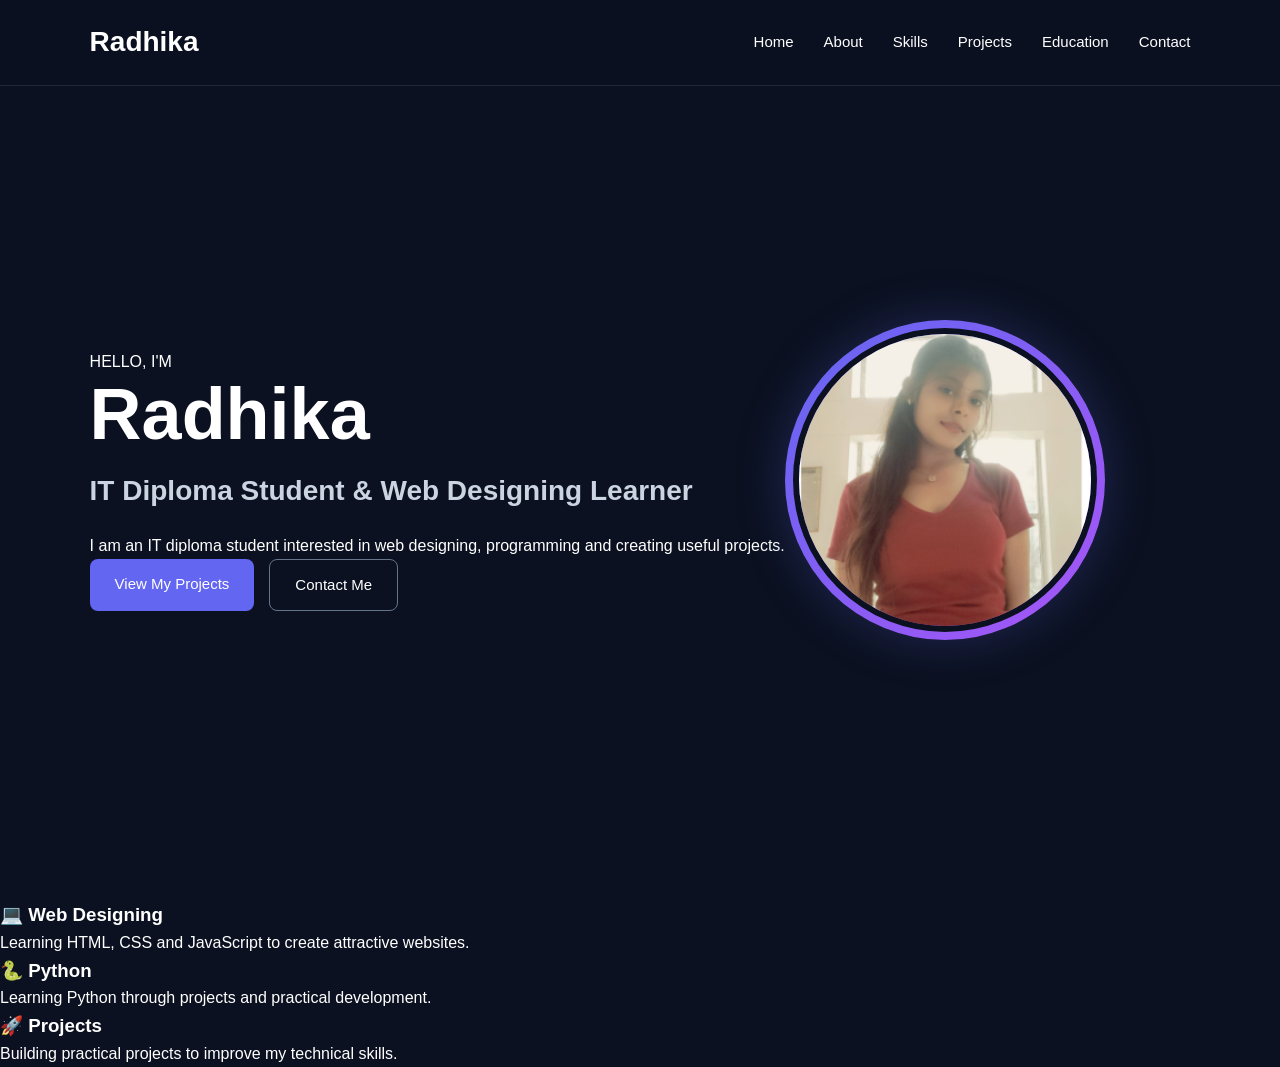
==== commit 66ca057d: "Update index.html" ====
--- a/index.html
+++ b/index.html
@@ -2,824 +2,88 @@
 <html lang="en">
 
 <head>
-
     <meta charset="UTF-8">
-
     <meta name="viewport" content="width=device-width, initial-scale=1.0">
-
     <title>Radhika | Portfolio</title>
-
     <link rel="stylesheet" href="style.css">
-
 </head>
-
 
 <body>
 
+    <header>
+        <nav class="navbar">
 
-    <!-- =========================
-         NAVIGATION
-    ========================== -->
+            <div class="logo">Radhika</div>
 
-    <nav class="navbar">
+            <div class="nav-links">
+                <a href="index.html" class="active">Home</a>
+                <a href="about.html">About</a>
+                <a href="skills.html">Skills</a>
+                <a href="projects.html">Projects</a>
+                <a href="education.html">Education</a>
+                <a href="contact.html">Contact</a>
+            </div>
 
-        <div class="logo">
-            Radhika<span>.</span>
-        </div>
-
-        <ul class="nav-links">
-
-            <li>
-                <a href="#home">Home</a>
-            </li>
-
-            <li>
-                <a href="#about">About</a>
-            </li>
-
-            <li>
-                <a href="#skills">Skills</a>
-            </li>
-
-            <li>
-                <a href="#projects">Projects</a>
-            </li>
-
-            <li>
-                <a href="#education">Education</a>
-            </li>
-
-            <li>
-                <a href="#contact">Contact</a>
-            </li>
-
-        </ul>
-
-    </nav>
+        </nav>
+    </header>
 
 
+    <main class="home-page">
 
-    <!-- =========================
-         HOME
-    ========================== -->
-
-    <section class="hero" id="home">
-
-        <div class="hero-content">
+        <section class="hero">
 
             <div class="hero-text">
 
-                <p class="intro">
-                    Hello, I'm
+                <p class="small-title">HELLO, I'M</p>
+
+                <h1>Radhika</h1>
+
+                <h2>IT Diploma Student & Web Designing Learner</h2>
+
+                <p>
+                    I am an IT diploma student interested in web designing,
+                    programming and creating useful projects.
                 </p>
 
-                <h1>
-                    Radhika
-                </h1>
-
-                <h2>
-                    IT Diploma Student & Full Stack Developer
-                </h2>
-
-                <p class="description">
-
-                    I am an IT diploma student interested in
-                    Frontend Developer, Python and technology.
-                    I love learning new skills and creating
-                    practical projects.
-
-                </p>
-
-
                 <div class="hero-buttons">
-
-                    <a href="#projects" class="btn">
-                        View My Projects
-                    </a>
-
-                    <a href="#contact" class="btn secondary-btn">
-                        Contact Me
-                    </a>
-
+                    <a href="projects.html" class="btn">View My Projects</a>
+                    <a href="contact.html" class="btn secondary-btn">Contact Me</a>
                 </div>
 
             </div>
 
 
-
-            <!-- PROFILE DP -->
-
-            <div class="profile-container">
+            <div class="hero-image">
 
                 <div class="profile-circle">
-
-                    <img
-                        src="profile.jpg"
-                        alt="Radhika Profile Picture"
-                    >
-
+                    <img src="profile.jpg" alt="Radhika Profile Picture">
                 </div>
 
             </div>
 
-        </div>
-
-    </section>
+        </section>
 
 
+        <section class="home-highlight">
 
-    <!-- =========================
-         ABOUT
-    ========================== -->
-
-    <section class="section about" id="about">
-
-        <div class="section-container">
-
-            <p class="section-tag">
-                ABOUT ME
-            </p>
-
-            <h2>
-                Who I Am
-            </h2>
-
-
-            <p class="section-description">
-
-                Hello! I'm Radhika, an IT Diploma student
-                with an interest in Frontend Developer,
-                programming and technology.
-
-            </p>
-
-
-            <p class="section-description">
-
-                I enjoy learning new technologies and
-                creating practical projects. I am currently
-                improving my skills in HTML, CSS, JavaScript,
-                Python, C and SQL.
-
-            </p>
-
-
-
-            <div class="about-cards">
-
-
-                <div class="about-card">
-
-                    <div class="card-icon">
-                        🎓
-                    </div>
-
-                    <h3>
-                        Education
-                    </h3>
-
-                    <p>
-                        IT Diploma Student
-                    </p>
-
-                </div>
-
-
-
-                <div class="about-card">
-
-                    <div class="card-icon">
-                        💻
-                    </div>
-
-                    <h3>
-                        Interest
-                    </h3>
-
-                    <p>
-                        Web Designing & Programming
-                    </p>
-
-                </div>
-
-
-
-                <div class="about-card">
-
-                    <div class="card-icon">
-                        🚀
-                    </div>
-
-                    <h3>
-                        Goal
-                    </h3>
-
-                    <p>
-                        Build Useful & Creative Projects
-                    </p>
-
-                </div>
-
-
+            <div class="highlight-card">
+                <h3>💻 Web Designing</h3>
+                <p>Learning HTML, CSS and JavaScript to create attractive websites.</p>
             </div>
 
-        </div>
-
-    </section>
-
-
-
-    <!-- =========================
-         SKILLS
-    ========================== -->
-
-    <section class="section skills" id="skills">
-
-        <div class="section-container">
-
-            <p class="section-tag">
-                MY SKILLS
-            </p>
-
-            <h2>
-                Technologies I Work With
-            </h2>
-
-            <p class="section-description">
-
-                These are the technologies and programming
-                skills I am learning and working with.
-
-            </p>
-
-
-
-            <div class="skills-grid">
-
-
-                <div class="skill-card">
-
-                    <div class="skill-icon">
-                        HTML
-                    </div>
-
-                    <h3>
-                        HTML
-                    </h3>
-
-                    <p>
-                        Website Structure
-                    </p>
-
-                </div>
-
-
-
-                <div class="skill-card">
-
-                    <div class="skill-icon">
-                        CSS
-                    </div>
-
-                    <h3>
-                        CSS
-                    </h3>
-
-                    <p>
-                        Web Design & Styling
-                    </p>
-
-                </div>
-
-
-
-                <div class="skill-card">
-
-                    <div class="skill-icon">
-                        JS
-                    </div>
-
-                    <h3>
-                        JavaScript
-                    </h3>
-
-                    <p>
-                        Web Interactions
-                    </p>
-
-                </div>
-
-
-
-                <div class="skill-card">
-
-                    <div class="skill-icon">
-                        PY
-                    </div>
-
-                    <h3>
-                        Python
-                    </h3>
-
-                    <p>
-                        Programming & Projects
-                    </p>
-
-                </div>
-
-
-
-                <div class="skill-card">
-
-                    <div class="skill-icon">
-                        C
-                    </div>
-
-                    <h3>
-                        C
-                    </h3>
-
-                    <p>
-                        Programming Fundamentals
-                    </p>
-
-                </div>
-
-
-
-                <div class="skill-card">
-
-                    <div class="skill-icon">
-                        SQL
-                    </div>
-
-                    <h3>
-                        SQL
-                    </h3>
-
-                    <p>
-                        Database & Queries
-                    </p>
-
-                </div>
-
-
+            <div class="highlight-card">
+                <h3>🐍 Python</h3>
+                <p>Learning Python through projects and practical development.</p>
             </div>
 
-        </div>
-
-    </section>
-
-
-
-    <!-- =========================
-         PROJECTS
-    ========================== -->
-
-    <section class="section projects" id="projects">
-
-        <div class="section-container">
-
-            <p class="section-tag">
-                MY PROJECTS
-            </p>
-
-            <h2>
-                Things I've Built
-            </h2>
-
-            <p class="section-description">
-
-                Explore my practical projects and
-                learn more about the technologies,
-                features and development process.
-
-            </p>
-
-
-
-            <div class="projects-grid">
-
-
-                <!-- PROJECT 1 -->
-
-                <div
-                    class="project-card"
-                    onclick="openProject('library')"
-                >
-
-                    <div class="project-top">
-
-                        <div class="project-icon">
-                            📚
-                        </div>
-
-                        <span class="project-number">
-                            01
-                        </span>
-
-                    </div>
-
-
-                    <h3>
-                        Library Management System
-                    </h3>
-
-
-                    <p>
-
-                        A Python-based desktop application
-                        for managing books, members,
-                        issue and return operations.
-
-                    </p>
-
-
-                    <div class="project-tech">
-
-                        <span>Python</span>
-                        <span>Tkinter</span>
-                        <span>SQLite</span>
-
-                    </div>
-
-
-                    <div class="project-view">
-                        View Project →
-                    </div>
-
-                </div>
-
-
-
-                <!-- PROJECT 2 -->
-
-                <div
-                    class="project-card"
-                    onclick="openProject('heart')"
-                >
-
-                    <div class="project-top">
-
-                        <div class="project-icon">
-                            ❤️
-                        </div>
-
-                        <span class="project-number">
-                            02
-                        </span>
-
-                    </div>
-
-
-                    <h3>
-                        Heart Disease Prediction
-                    </h3>
-
-
-                    <p>
-
-                        A machine learning project using
-                        Python to predict the possibility
-                        of heart disease from input data.
-
-                    </p>
-
-
-                    <div class="project-tech">
-
-                        <span>Python</span>
-                        <span>Machine Learning</span>
-                        <span>Scikit-learn</span>
-
-                    </div>
-
-
-                    <div class="project-view">
-                        View Project →
-                    </div>
-
-                </div>
-
-
-
-                <!-- ADD NEW PROJECT HERE IN FUTURE -->
-
-                <div class="project-card add-project-card">
-
-                    <div class="add-icon">
-                        +
-                    </div>
-
-                    <h3>
-                        More Projects Coming Soon
-                    </h3>
-
-                    <p>
-                        I am continuously learning and
-                        building new projects.
-                    </p>
-
-                </div>
-
-
+            <div class="highlight-card">
+                <h3>🚀 Projects</h3>
+                <p>Building practical projects to improve my technical skills.</p>
             </div>
 
-        </div>
+        </section>
 
-    </section>
-
-
-
-    <!-- =========================
-         EDUCATION
-    ========================== -->
-
-    <section class="section education" id="education">
-
-        <div class="section-container">
-
-            <p class="section-tag">
-                MY EDUCATION
-            </p>
-
-            <h2>
-                Education & Learning
-            </h2>
-
-
-            <div class="education-card">
-
-                <div class="education-icon">
-                    🎓
-                </div>
-
-
-                <div class="education-content">
-
-                    <span class="education-status">
-                        CURRENT
-                    </span>
-
-
-                    <h3>
-                        Diploma in Information Technology
-                    </h3>
-
-
-                    <h4>
-                        Government Polytechnic Dehradun
-                    </h4>
-
-
-                    <p>
-
-                        Currently pursuing an IT Diploma
-                        and developing practical knowledge
-                        in programming, web designing,
-                        software engineering and application
-                        development.
-
-                    </p>
-
-
-                    <div class="education-tags">
-
-                        <span>
-                            Information Technology
-                        </span>
-
-                        <span>
-                            Programming
-                        </span>
-
-                        <span>
-                            Web Designing
-                        </span>
-
-                    </div>
-
-                </div>
-
-            </div>
-
-        </div>
-
-    </section>
-
-
-
-    <!-- =========================
-         CONTACT
-    ========================== -->
-
-    <section class="section contact" id="contact">
-
-        <div class="section-container">
-
-            <p class="section-tag">
-                GET IN TOUCH
-            </p>
-
-            <h2>
-                Let's Connect
-            </h2>
-
-
-            <p class="section-description">
-
-                Feel free to connect with me for
-                opportunities, projects or learning
-                discussions.
-
-            </p>
-
-
-
-            <div class="contact-container">
-
-
-                <div class="contact-info">
-
-
-                    <!-- EMAIL -->
-
-                    <a
-                        href="mailto:radhikachaurasia546@gmail.com"
-                        class="contact-item contact-link"
-                    >
-
-                        <div class="contact-icon">
-                            ✉️
-                        </div>
-
-                        <div>
-
-                            <h3>
-                                Email
-                            </h3>
-
-                            <p>
-                                radhikachaurasia546@gmail.com
-                            </p>
-
-                        </div>
-
-                    </a>
-
-
-
-                    <!-- LINKEDIN -->
-
-                    <a
-                        href="https://www.linkedin.com/in/radhika-chaurasia-634279387/"
-                        target="_blank"
-                        class="contact-item contact-link"
-                    >
-
-                        <div class="contact-icon">
-                            💼
-                        </div>
-
-                        <div>
-
-                            <h3>
-                                LinkedIn
-                            </h3>
-
-                            <p>
-                                View My LinkedIn Profile
-                            </p>
-
-                        </div>
-
-                    </a>
-
-
-
-                    <div class="contact-item">
-
-                        <div class="contact-icon">
-                            🚀
-                        </div>
-
-                        <div>
-
-                            <h3>
-                                Career Interest
-                            </h3>
-
-                            <p>
-                                Web Designing & Technology
-                            </p>
-
-                        </div>
-
-                    </div>
-
-
-                </div>
-
-
-
-                <!-- CONTACT FORM -->
-
-                <form
-                    class="contact-form"
-                    onsubmit="return handleContact(event)"
-                >
-
-                    <input
-                        type="text"
-                        placeholder="Your Name"
-                        required
-                    >
-
-
-                    <input
-                        type="email"
-                        placeholder="Your Email"
-                        required
-                    >
-
-
-                    <textarea
-                        rows="6"
-                        placeholder="Your Message"
-                        required
-                    ></textarea>
-
-
-                    <button
-                        type="submit"
-                        class="btn"
-                    >
-                        Send Message
-                    </button>
-
-                </form>
-
-
-            </div>
-
-        </div>
-
-    </section>
-
-
-
-    <!-- =========================
-         PROJECT DETAILS MODAL
-    ========================== -->
-
-    <div
-        class="project-modal"
-        id="projectModal"
-    >
-
-        <div class="modal-content">
-
-
-            <button
-                class="close-modal"
-                onclick="closeProject()"
-            >
-                ×
-            </button>
-
-
-            <div id="projectDetails">
-
-                <!-- JavaScript will add project details here -->
-
-            </div>
-
-
-        </div>
-
-    </div>
-
-
-
-    <!-- =========================
-         FOOTER
-    ========================== -->
-
-    <footer class="footer">
-
-        <p>
-            © 2026 Radhika. All Rights Reserved.
-        </p>
-
-        <p>
-            Built with HTML, CSS & JavaScript
-        </p>
-
-    </footer>
-
-
-
-    <script src="script.js"></script>
+    </main>
 
 </body>
 
--- a/style.css
+++ b/style.css
@@ -14,58 +14,57 @@
 
 body {
     font-family: Arial, sans-serif;
-
-    background: #0f172a;
-
+    background: #0b1120;
     color: white;
-
     line-height: 1.6;
 }
 
-
-/* =========================
-   NAVIGATION BAR
+a {
+    color: inherit;
+}
+
+
+
+/* =========================
+   NAVBAR
 ========================= */
 
 .navbar {
     position: fixed;
-
     top: 0;
     left: 0;
 
     width: 100%;
 
-    padding: 20px 60px;
-
-    display: flex;
-
+    padding: 20px 7%;
+
+    display: flex;
     justify-content: space-between;
-
     align-items: center;
 
-    background: rgba(15, 23, 42, 0.95);
+    background: rgba(11, 17, 32, 0.95);
+
+    backdrop-filter: blur(10px);
 
     border-bottom: 1px solid #1e293b;
 
-    backdrop-filter: blur(10px);
-
     z-index: 1000;
 }
 
 .logo {
-    font-size: 26px;
-
+    font-size: 28px;
     font-weight: bold;
-
-    letter-spacing: 1px;
+}
+
+.logo span {
+    color: #818cf8;
 }
 
 .nav-links {
     display: flex;
+    gap: 30px;
 
     list-style: none;
-
-    gap: 32px;
 }
 
 .nav-links a {
@@ -83,12 +82,180 @@
 }
 
 
-/* =========================
-   COMMON SECTION SETTINGS
-========================= */
-
-section {
-    scroll-margin-top: 80px;
+
+/* =========================
+   HERO
+========================= */
+
+.hero {
+    min-height: 100vh;
+
+    padding: 130px 7% 70px;
+
+    display: flex;
+    align-items: center;
+}
+
+.hero-content {
+    width: 100%;
+    max-width: 1150px;
+
+    margin: auto;
+
+    display: flex;
+
+    justify-content: space-between;
+
+    align-items: center;
+
+    gap: 70px;
+}
+
+.hero-text {
+    max-width: 700px;
+}
+
+.intro {
+    font-size: 20px;
+
+    margin-bottom: 5px;
+
+    color: #a5b4fc;
+}
+
+.hero h1 {
+    font-size: 72px;
+
+    line-height: 1.1;
+
+    margin-bottom: 15px;
+}
+
+.hero h2 {
+    font-size: 28px;
+
+    color: #cbd5e1;
+
+    margin-bottom: 20px;
+}
+
+.description {
+    font-size: 18px;
+
+    color: #94a3b8;
+
+    max-width: 650px;
+
+    margin-bottom: 30px;
+}
+
+
+
+/* =========================
+   PROFILE DP
+========================= */
+
+.profile-container {
+    display: flex;
+
+    justify-content: center;
+
+    align-items: center;
+}
+
+.profile-circle {
+    width: 320px;
+    height: 320px;
+
+    border-radius: 50%;
+
+    padding: 8px;
+
+    background: linear-gradient(
+        135deg,
+        #6366f1,
+        #a855f7
+    );
+
+    box-shadow:
+        0 0 50px rgba(99, 102, 241, 0.25);
+}
+
+.profile-circle img {
+    width: 100%;
+    height: 100%;
+
+    border-radius: 50%;
+
+    object-fit: cover;
+
+    border: 6px solid #0b1120;
+
+    display: block;
+}
+
+
+
+/* =========================
+   BUTTONS
+========================= */
+
+.hero-buttons {
+    display: flex;
+
+    gap: 15px;
+
+    flex-wrap: wrap;
+}
+
+.btn {
+    display: inline-block;
+
+    padding: 13px 25px;
+
+    border: none;
+
+    border-radius: 8px;
+
+    background: #6366f1;
+
+    color: white;
+
+    text-decoration: none;
+
+    cursor: pointer;
+
+    font-size: 15px;
+
+    transition: 0.3s;
+}
+
+.btn:hover {
+    transform: translateY(-3px);
+
+    background: #4f46e5;
+}
+
+.secondary-btn {
+    background: transparent;
+
+    border: 1px solid #64748b;
+}
+
+.secondary-btn:hover {
+    background: #1e293b;
+}
+
+
+
+/* =========================
+   GENERAL SECTIONS
+========================= */
+
+.section {
+    padding: 120px 7% 100px;
+
+    min-height: 90vh;
 }
 
 .section-container {
@@ -108,172 +275,49 @@
 
     color: #818cf8;
 
-    font-weight: bold;
-
     margin-bottom: 10px;
 }
 
-.section-container > h2 {
-    font-size: 46px;
+.section h2 {
+    font-size: 45px;
 
     margin-bottom: 20px;
 }
 
 .section-description {
-    max-width: 750px;
-
-    margin: 0 auto 45px;
+    max-width: 800px;
+
+    margin: 0 auto 20px;
+
+    color: #94a3b8;
 
     font-size: 17px;
-
-    color: #cbd5e1;
-
-    line-height: 1.8;
-}
-
-
-/* =========================
-   HOME SECTION
-========================= */
-
-.hero {
-    min-height: 100vh;
-
-    display: flex;
-
-    align-items: center;
-
-    justify-content: center;
-
-    padding: 120px 30px 80px;
-
-    text-align: center;
-}
-
-.hero-content {
-    max-width: 850px;
-}
-
-.intro {
-    font-size: 20px;
-
-    color: #cbd5e1;
-
-    margin-bottom: 5px;
-}
-
-.hero h1 {
-    font-size: 78px;
-
-    margin-bottom: 8px;
-
-    letter-spacing: -2px;
-}
-
-.hero h2 {
-    font-size: 28px;
-
-    color: #a5b4fc;
-
-    margin-bottom: 20px;
-}
-
-.description {
-    max-width: 700px;
-
-    margin: 0 auto 35px;
-
-    font-size: 18px;
-
-    color: #cbd5e1;
-
-    line-height: 1.8;
-}
-
-
-/* BUTTONS */
-
-.hero-buttons {
-    display: flex;
-
-    justify-content: center;
-
-    gap: 15px;
-}
-
-.btn {
-    display: inline-block;
-
-    padding: 13px 27px;
-
-    border: none;
-
-    border-radius: 8px;
-
-    background: #6366f1;
-
-    color: white;
-
-    text-decoration: none;
-
-    font-size: 15px;
-
-    cursor: pointer;
-
-    transition: 0.3s;
-}
-
-.btn:hover {
-    transform: translateY(-4px);
-
-    background: #818cf8;
-
-    box-shadow: 0 10px 25px rgba(99, 102, 241, 0.25);
-}
-
-.secondary-btn {
-    background: transparent;
-
-    border: 1px solid #64748b;
-}
-
-.secondary-btn:hover {
-    background: #1e293b;
-
-    border-color: #818cf8;
-}
-
-
-/* =========================
-   ABOUT SECTION
-========================= */
-
-.about {
-    min-height: 100vh;
-
-    padding: 120px 50px 100px;
-
-    display: flex;
-
-    align-items: center;
-}
+}
+
+
+
+/* =========================
+   ABOUT
+========================= */
 
 .about-cards {
     display: grid;
 
     grid-template-columns: repeat(3, 1fr);
 
-    gap: 25px;
+    gap: 20px;
+
+    margin-top: 45px;
 }
 
 .about-card {
     padding: 35px 25px;
 
-    background: #172033;
-
-    border: 1px solid #334155;
-
-    border-radius: 16px;
+    background: #111b2e;
+
+    border: 1px solid #26354d;
+
+    border-radius: 15px;
 
     transition: 0.3s;
 }
@@ -282,55 +326,44 @@
     transform: translateY(-8px);
 
     border-color: #6366f1;
-
-    box-shadow: 0 15px 30px rgba(0, 0, 0, 0.2);
 }
 
 .card-icon {
-    font-size: 38px;
-
-    margin-bottom: 18px;
+    font-size: 35px;
+
+    margin-bottom: 15px;
 }
 
 .about-card h3 {
-    font-size: 21px;
-
     margin-bottom: 10px;
 }
 
 .about-card p {
-    color: #cbd5e1;
-}
-
-
-/* =========================
-   SKILLS SECTION
-========================= */
-
-.skills {
-    min-height: 100vh;
-
-    padding: 120px 50px 100px;
-
-    display: flex;
-
-    align-items: center;
-}
+    color: #94a3b8;
+}
+
+
+
+/* =========================
+   SKILLS
+========================= */
 
 .skills-grid {
     display: grid;
 
     grid-template-columns: repeat(3, 1fr);
 
-    gap: 22px;
+    gap: 20px;
+
+    margin-top: 45px;
 }
 
 .skill-card {
     padding: 30px 20px;
 
-    background: #172033;
-
-    border: 1px solid #334155;
+    background: #111b2e;
+
+    border: 1px solid #26354d;
 
     border-radius: 15px;
 
@@ -342,84 +375,71 @@
 
     border-color: #6366f1;
 
-    box-shadow: 0 15px 30px rgba(0, 0, 0, 0.2);
+    box-shadow:
+        0 10px 30px rgba(0, 0, 0, 0.2);
 }
 
 .skill-icon {
-    width: 55px;
-
-    height: 55px;
-
-    display: flex;
+    width: 65px;
+    height: 65px;
+
+    display: flex;
+
+    justify-content: center;
 
     align-items: center;
 
-    justify-content: center;
-
     margin: 0 auto 18px;
 
     border-radius: 12px;
 
-    background: #0f172a;
-
-    border: 1px solid #334155;
+    background: #1e293b;
 
     color: #a5b4fc;
 
     font-weight: bold;
 
-    font-size: 14px;
+    font-size: 17px;
 }
 
 .skill-card h3 {
+    margin-bottom: 8px;
+
     font-size: 22px;
-
-    margin-bottom: 8px;
 }
 
 .skill-card p {
-    color: #cbd5e1;
-
-    font-size: 15px;
-}
-
-
-/* =========================
-   PROJECTS SECTION
-========================= */
-
-.projects {
-    min-height: 100vh;
-
-    padding: 120px 50px 100px;
-
-    display: flex;
-
-    align-items: center;
-}
+    color: #94a3b8;
+}
+
+
+
+/* =========================
+   PROJECTS
+========================= */
 
 .projects-grid {
     display: grid;
 
     grid-template-columns: repeat(2, 1fr);
 
-    gap: 30px;
-
-    max-width: 950px;
-
-    margin: auto;
+    gap: 25px;
+
+    margin-top: 45px;
 }
 
 .project-card {
-    padding: 35px;
-
     text-align: left;
 
-    background: #172033;
-
-    border: 1px solid #334155;
+    padding: 32px;
+
+    background: #111b2e;
+
+    border: 1px solid #26354d;
 
     border-radius: 18px;
+
+    cursor: pointer;
 
     transition: 0.3s;
 }
@@ -429,7 +449,8 @@
 
     border-color: #6366f1;
 
-    box-shadow: 0 18px 40px rgba(0, 0, 0, 0.25);
+    box-shadow:
+        0 15px 35px rgba(0, 0, 0, 0.25);
 }
 
 .project-top {
@@ -439,97 +460,105 @@
 
     align-items: center;
 
-    margin-bottom: 22px;
+    margin-bottom: 20px;
 }
 
 .project-icon {
-    width: 60px;
-
-    height: 60px;
-
-    display: flex;
-
-    align-items: center;
-
-    justify-content: center;
-
-    background: #0f172a;
-
-    border: 1px solid #334155;
-
-    border-radius: 14px;
-
-    font-size: 30px;
+    font-size: 40px;
 }
 
 .project-number {
     color: #64748b;
 
     font-size: 14px;
+}
+
+.project-card h3 {
+    font-size: 24px;
+
+    margin-bottom: 12px;
+}
+
+.project-card > p {
+    color: #94a3b8;
+
+    margin-bottom: 20px;
+}
+
+.project-tech {
+    display: flex;
+
+    flex-wrap: wrap;
+
+    gap: 8px;
+
+    margin-bottom: 20px;
+}
+
+.project-tech span {
+    padding: 5px 10px;
+
+    background: #1e293b;
+
+    border-radius: 20px;
+
+    color: #cbd5e1;
+
+    font-size: 12px;
+}
+
+.project-view {
+    color: #818cf8;
 
     font-weight: bold;
-}
-
-.project-card h3 {
-    font-size: 25px;
-
-    margin-bottom: 14px;
-}
-
-.project-card p {
-    color: #cbd5e1;
-
-    font-size: 15px;
-
-    line-height: 1.8;
-
-    margin-bottom: 25px;
-}
-
-
-/* PROJECT TECHNOLOGY TAGS */
-
-.project-tech {
-    display: flex;
-
-    flex-wrap: wrap;
-
-    gap: 9px;
-}
-
-.project-tech span {
-    padding: 6px 12px;
-
-    border-radius: 20px;
-
-    background: #0f172a;
-
-    border: 1px solid #334155;
-
-    color: #cbd5e1;
-
-    font-size: 12px;
-}
-
-
-/* =========================
-   EDUCATION SECTION
-========================= */
-
-.education {
-    min-height: 80vh;
-
-    padding: 120px 50px 100px;
-
-    display: flex;
+
+    font-size: 14px;
+}
+
+.add-project-card {
+    cursor: default;
+
+    border-style: dashed;
+
+    display: flex;
+
+    flex-direction: column;
+
+    justify-content: center;
 
     align-items: center;
-}
+
+    text-align: center;
+}
+
+.add-project-card:hover {
+    transform: none;
+
+    border-color: #26354d;
+
+    box-shadow: none;
+}
+
+.add-icon {
+    font-size: 45px;
+
+    color: #818cf8;
+
+    margin-bottom: 10px;
+}
+
+
+
+/* =========================
+   EDUCATION
+========================= */
 
 .education-card {
     max-width: 900px;
 
-    margin: auto;
+    margin: 45px auto 0;
+
+    padding: 40px;
 
     display: flex;
 
@@ -537,59 +566,31 @@
 
     text-align: left;
 
-    padding: 40px;
-
-    background: #172033;
-
-    border: 1px solid #334155;
+    background: #111b2e;
+
+    border: 1px solid #26354d;
 
     border-radius: 18px;
-
-    transition: 0.3s;
-}
-
-.education-card:hover {
-    border-color: #6366f1;
-
-    transform: translateY(-5px);
 }
 
 .education-icon {
-    min-width: 70px;
-
-    height: 70px;
-
-    display: flex;
-
-    align-items: center;
-
-    justify-content: center;
-
-    border-radius: 15px;
-
-    background: #0f172a;
-
-    border: 1px solid #334155;
-
-    font-size: 35px;
+    font-size: 50px;
 }
 
 .education-status {
     display: inline-block;
 
-    margin-bottom: 10px;
-
     padding: 5px 10px;
 
+    background: #1e293b;
+
+    color: #a5b4fc;
+
     border-radius: 20px;
 
-    background: #0f172a;
-
-    color: #a5b4fc;
-
     font-size: 11px;
 
-    letter-spacing: 1px;
+    margin-bottom: 12px;
 }
 
 .education-content h3 {
@@ -599,96 +600,85 @@
 }
 
 .education-content h4 {
-    font-size: 17px;
-
-    color: #a5b4fc;
+    color: #818cf8;
 
     margin-bottom: 15px;
 }
 
 .education-content p {
+    color: #94a3b8;
+
+    margin-bottom: 20px;
+}
+
+.education-tags {
+    display: flex;
+
+    flex-wrap: wrap;
+
+    gap: 8px;
+}
+
+.education-tags span {
+    background: #1e293b;
+
+    padding: 6px 12px;
+
+    border-radius: 20px;
+
+    font-size: 12px;
+
     color: #cbd5e1;
-
-    line-height: 1.7;
-
-    margin-bottom: 20px;
-}
-
-.education-tags {
-    display: flex;
-
-    flex-wrap: wrap;
-
-    gap: 10px;
-}
-
-.education-tags span {
-    padding: 6px 12px;
-
-    background: #0f172a;
-
-    border: 1px solid #334155;
-
-    border-radius: 20px;
-
-    color: #cbd5e1;
-
-    font-size: 12px;
-}
-
-
-/* =========================
-   CONTACT SECTION
-========================= */
-
-.contact {
-    min-height: 90vh;
-
-    padding: 120px 50px 100px;
-
+}
+
+
+
+/* =========================
+   CONTACT
+========================= */
+
+.contact-container {
+    display: grid;
+
+    grid-template-columns: 1fr 1fr;
+
+    gap: 40px;
+
+    max-width: 950px;
+
+    margin: 45px auto 0;
+
+    text-align: left;
+}
+
+.contact-info {
+    display: flex;
+
+    flex-direction: column;
+
+    gap: 15px;
+}
+
+.contact-item {
     display: flex;
 
     align-items: center;
-}
-
-.contact-container {
-    max-width: 950px;
-
-    margin: auto;
-
-    display: grid;
-
-    grid-template-columns: 1fr 1fr;
-
-    gap: 50px;
-
-    text-align: left;
-}
-
-.contact-info {
-    display: flex;
-
-    flex-direction: column;
-
-    gap: 20px;
-}
-
-.contact-item {
-    display: flex;
-
-    align-items: center;
 
     gap: 18px;
 
-    padding: 22px;
-
-    background: #172033;
-
-    border: 1px solid #334155;
-
-    border-radius: 14px;
+    padding: 20px;
+
+    background: #111b2e;
+
+    border: 1px solid #26354d;
+
+    border-radius: 12px;
 
     transition: 0.3s;
+}
+
+.contact-link {
+    text-decoration: none;
 }
 
 .contact-item:hover {
@@ -698,39 +688,18 @@
 }
 
 .contact-icon {
-    width: 50px;
-
-    height: 50px;
-
-    display: flex;
-
-    align-items: center;
-
-    justify-content: center;
-
-    background: #0f172a;
-
-    border: 1px solid #334155;
-
-    border-radius: 12px;
-
-    font-size: 22px;
+    font-size: 28px;
 }
 
 .contact-item h3 {
-    font-size: 17px;
-
     margin-bottom: 3px;
 }
 
 .contact-item p {
-    color: #cbd5e1;
+    color: #94a3b8;
 
     font-size: 14px;
 }
-
-
-/* CONTACT FORM */
 
 .contact-form {
     display: flex;
@@ -746,9 +715,9 @@
 
     padding: 15px;
 
-    background: #172033;
-
-    border: 1px solid #334155;
+    background: #111b2e;
+
+    border: 1px solid #26354d;
 
     border-radius: 10px;
 
@@ -756,11 +725,7 @@
 
     font-family: Arial, sans-serif;
 
-    font-size: 14px;
-
     outline: none;
-
-    resize: vertical;
 }
 
 .contact-form input:focus,
@@ -768,42 +733,253 @@
     border-color: #6366f1;
 }
 
-.contact-form input::placeholder,
-.contact-form textarea::placeholder {
+.contact-form textarea {
+    resize: vertical;
+}
+
+
+
+/* =========================
+   PROJECT MODAL
+========================= */
+
+.project-modal {
+    display: none;
+
+    position: fixed;
+
+    inset: 0;
+
+    background: rgba(0, 0, 0, 0.75);
+
+    backdrop-filter: blur(6px);
+
+    z-index: 2000;
+
+    padding: 30px;
+
+    overflow-y: auto;
+}
+
+.project-modal.active {
+    display: flex;
+
+    justify-content: center;
+
+    align-items: center;
+}
+
+.modal-content {
+    width: 100%;
+
+    max-width: 800px;
+
+    max-height: 90vh;
+
+    overflow-y: auto;
+
+    padding: 40px;
+
+    position: relative;
+
+    background: #111b2e;
+
+    border: 1px solid #334155;
+
+    border-radius: 20px;
+
+    text-align: left;
+}
+
+.close-modal {
+    position: absolute;
+
+    right: 20px;
+
+    top: 15px;
+
+    width: 40px;
+    height: 40px;
+
+    border: none;
+
+    border-radius: 50%;
+
+    background: #1e293b;
+
+    color: white;
+
+    font-size: 28px;
+
+    cursor: pointer;
+
+    transition: 0.3s;
+}
+
+.close-modal:hover {
+    background: #6366f1;
+}
+
+.modal-project-icon {
+    font-size: 50px;
+
+    margin-bottom: 15px;
+}
+
+.modal-content h2 {
+    font-size: 32px;
+
+    margin-bottom: 15px;
+}
+
+.modal-content h3 {
+    color: #a5b4fc;
+
+    margin-top: 25px;
+
+    margin-bottom: 8px;
+}
+
+.modal-content p {
+    color: #cbd5e1;
+
+    margin-bottom: 10px;
+}
+
+.modal-list {
+    padding-left: 20px;
+
+    color: #cbd5e1;
+}
+
+.modal-list li {
+    margin-bottom: 7px;
+}
+
+.modal-tech {
+    display: flex;
+
+    flex-wrap: wrap;
+
+    gap: 8px;
+
+    margin: 20px 0;
+}
+
+.modal-tech span {
+    padding: 7px 12px;
+
+    background: #1e293b;
+
+    color: #a5b4fc;
+
+    border-radius: 20px;
+
+    font-size: 13px;
+}
+
+.project-links {
+    display: flex;
+
+    flex-wrap: wrap;
+
+    gap: 12px;
+
+    margin-top: 25px;
+}
+
+.project-link {
+    display: inline-block;
+
+    padding: 10px 18px;
+
+    background: #6366f1;
+
+    color: white;
+
+    text-decoration: none;
+
+    border-radius: 8px;
+
+    font-size: 14px;
+
+    transition: 0.3s;
+}
+
+.project-link:hover {
+    background: #4f46e5;
+
+    transform: translateY(-2px);
+}
+
+
+
+/* =========================
+   FOOTER
+========================= */
+
+.footer {
+    padding: 30px 7%;
+
+    border-top: 1px solid #1e293b;
+
+    text-align: center;
+
     color: #64748b;
-}
-
-.contact-form .btn {
-    width: fit-content;
-}
-
-
-/* =========================
-   FOOTER
-========================= */
-
-.footer {
-    padding: 30px 20px;
-
-    border-top: 1px solid #1e293b;
-
-    text-align: center;
-
-    color: #64748b;
 
     font-size: 13px;
-
-    line-height: 2;
-}
-
-
-/* =========================
-   MOBILE RESPONSIVE
-========================= */
-
-@media (max-width: 768px) {
-
-    /* NAVBAR */
+}
+
+.footer p {
+    margin: 5px;
+}
+
+
+
+/* =========================
+   MOBILE
+========================= */
+
+@media (max-width: 900px) {
+
+    .hero-content {
+        flex-direction: column-reverse;
+
+        text-align: center;
+    }
+
+    .hero-text {
+        max-width: 700px;
+    }
+
+    .description {
+        margin-left: auto;
+        margin-right: auto;
+    }
+
+    .hero-buttons {
+        justify-content: center;
+    }
+
+    .profile-circle {
+        width: 240px;
+        height: 240px;
+    }
+
+    .about-cards,
+    .skills-grid {
+        grid-template-columns: repeat(2, 1fr);
+    }
+
+    .contact-container {
+        grid-template-columns: 1fr;
+    }
+
+}
+
+
+
+@media (max-width: 650px) {
 
     .navbar {
         padding: 15px 20px;
@@ -814,7 +990,7 @@
     }
 
     .nav-links {
-        gap: 15px;
+        gap: 12px;
 
         flex-wrap: wrap;
 
@@ -822,18 +998,15 @@
     }
 
     .nav-links a {
-        font-size: 13px;
-    }
-
-
-    /* HOME */
+        font-size: 12px;
+    }
 
     .hero {
-        padding: 160px 20px 80px;
+        padding: 180px 20px 70px;
     }
 
     .hero h1 {
-        font-size: 52px;
+        font-size: 50px;
     }
 
     .hero h2 {
@@ -844,106 +1017,36 @@
         font-size: 16px;
     }
 
-    .hero-buttons {
-        flex-direction: column;
-
-        align-items: center;
-    }
-
-    .btn {
-        width: 210px;
-
-        text-align: center;
-    }
-
-
-    /* COMMON */
-
-    .section-container > h2 {
-        font-size: 36px;
-    }
-
-    .section-description {
-        font-size: 16px;
-    }
-
-
-    /* ABOUT */
-
-    .about {
-        padding: 140px 20px 80px;
-    }
-
-    .about-cards {
-        grid-template-columns: 1fr;
-    }
-
-
-    /* SKILLS */
-
-    .skills {
-        padding: 140px 20px 80px;
-    }
-
-    .skills-grid {
-        grid-template-columns: 1fr;
-    }
-
-
-    /* PROJECTS */
-
-    .projects {
-        padding: 140px 20px 80px;
-    }
-
+    .section {
+        padding: 110px 20px 70px;
+    }
+
+    .section h2 {
+        font-size: 35px;
+    }
+
+    .about-cards,
+    .skills-grid,
     .projects-grid {
         grid-template-columns: 1fr;
     }
 
-    .project-card {
-        padding: 28px;
-    }
-
-
-    /* EDUCATION */
-
-    .education {
-        padding: 140px 20px 80px;
-    }
-
     .education-card {
         flex-direction: column;
 
-        padding: 28px;
-    }
-
-
-    /* CONTACT */
-
-    .contact {
-        padding: 140px 20px 80px;
-    }
-
-    .contact-container {
-        grid-template-columns: 1fr;
-
-        gap: 30px;
-    }
-
-
-    /* FOOTER */
-
-    .footer {
-        padding: 25px 15px;
-    }
-}
-/* CONTACT LINKS */
-
-.contact-link {
-    text-decoration: none;
-    color: white;
-}
-
-.contact-link:hover {
-    color: white;
-}+        padding: 30px;
+    }
+
+    .modal-content {
+        padding: 30px 20px;
+    }
+
+    .project-links {
+        flex-direction: column;
+    }
+
+    .project-link {
+        text-align: center;
+    }
+
+}
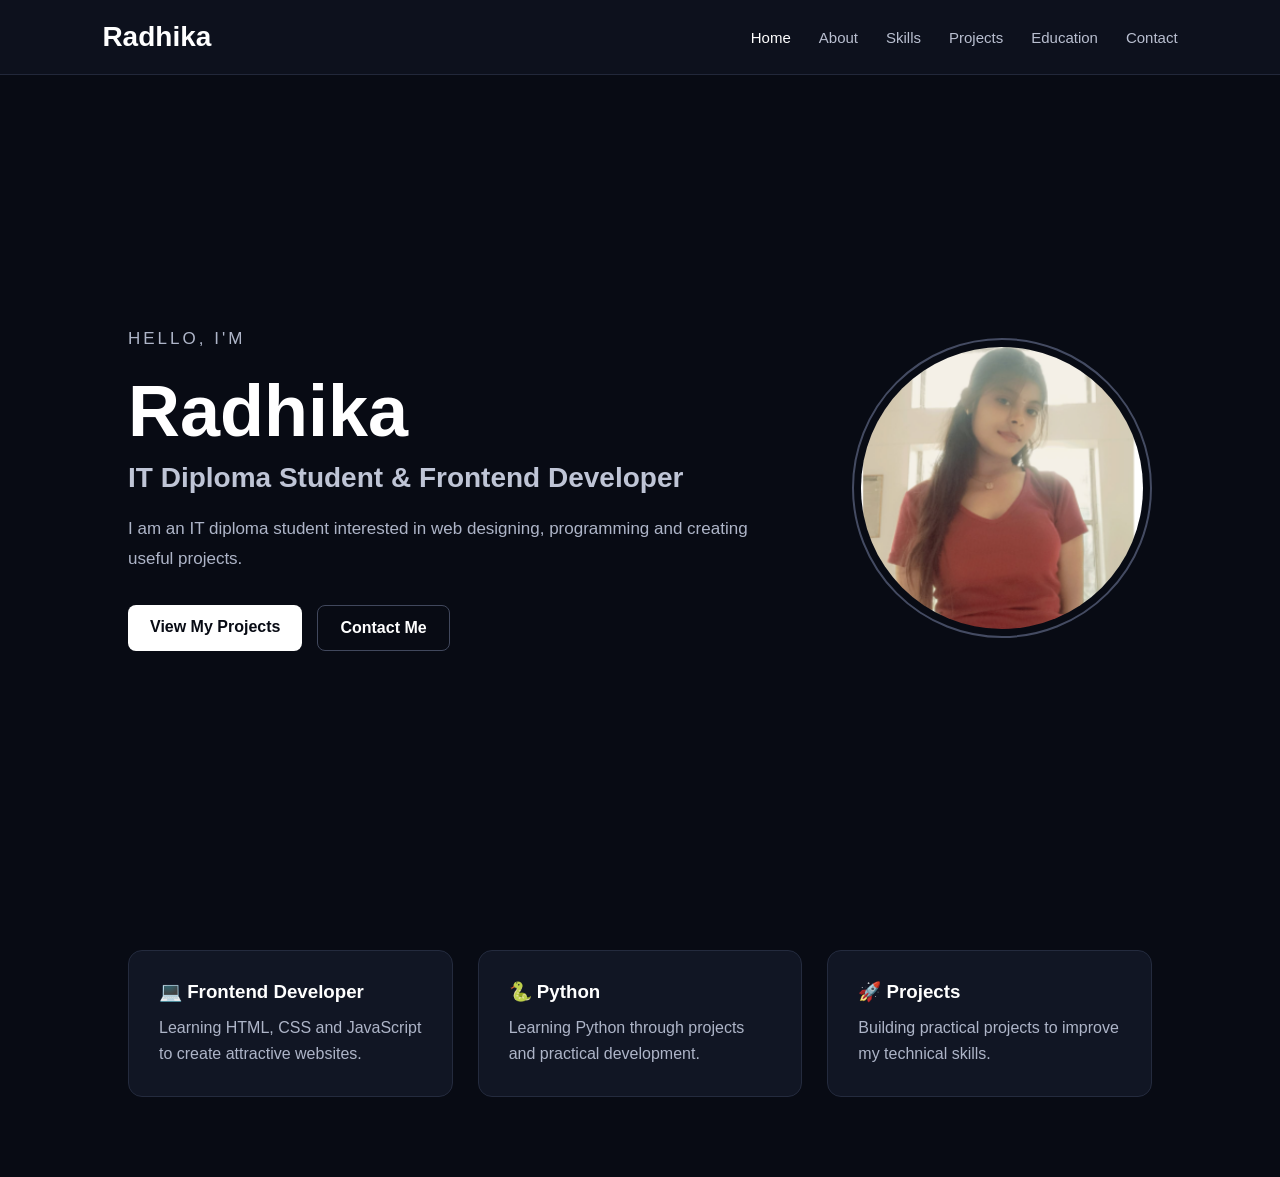
==== commit 6e08f3a2: "Update index.html" ====
--- a/index.html
+++ b/index.html
@@ -38,7 +38,7 @@
 
                 <h1>Radhika</h1>
 
-                <h2>IT Diploma Student & Web Designing Learner</h2>
+                <h2>IT Diploma Student & Frontend Developer </h2>
 
                 <p>
                     I am an IT diploma student interested in web designing,
@@ -67,7 +67,7 @@
         <section class="home-highlight">
 
             <div class="highlight-card">
-                <h3>💻 Web Designing</h3>
+                <h3>💻 Frontend Developer</h3>
                 <p>Learning HTML, CSS and JavaScript to create attractive websites.</p>
             </div>
 
--- a/style.css
+++ b/style.css
@@ -1,7 +1,3 @@
-/* =========================
-   BASIC SETTINGS
-========================= */
-
 * {
     margin: 0;
     padding: 0;
@@ -9,20 +5,15 @@
 }
 
 html {
-    scroll-behavior: smooth;
+    scroll-behavior: auto;
 }
 
 body {
-    font-family: Arial, sans-serif;
-    background: #0b1120;
-    color: white;
-    line-height: 1.6;
-}
-
-a {
-    color: inherit;
-}
-
+    font-family: Arial, Helvetica, sans-serif;
+    background: #080b14;
+    color: #ffffff;
+    min-height: 100vh;
+}
 
 
 /* =========================
@@ -30,1023 +21,488 @@
 ========================= */
 
 .navbar {
-    position: fixed;
-    top: 0;
-    left: 0;
-
     width: 100%;
-
-    padding: 20px 7%;
-
-    display: flex;
+    min-height: 75px;
+    padding: 0 8%;
+    display: flex;
+    align-items: center;
     justify-content: space-between;
-    align-items: center;
-
-    background: rgba(11, 17, 32, 0.95);
-
-    backdrop-filter: blur(10px);
-
-    border-bottom: 1px solid #1e293b;
-
-    z-index: 1000;
+    background: #0d111d;
+    border-bottom: 1px solid #22283a;
 }
 
 .logo {
     font-size: 28px;
     font-weight: bold;
-}
-
-.logo span {
-    color: #818cf8;
+    color: #ffffff;
 }
 
 .nav-links {
     display: flex;
-    gap: 30px;
-
-    list-style: none;
+    gap: 28px;
 }
 
 .nav-links a {
-    color: white;
-
+    color: #b9bfd0;
     text-decoration: none;
-
     font-size: 15px;
-
     transition: 0.3s;
 }
 
-.nav-links a:hover {
-    color: #818cf8;
-}
-
-
-
-/* =========================
-   HERO
-========================= */
+.nav-links a:hover,
+.nav-links a.active {
+    color: #ffffff;
+}
+
+
+/* =========================
+   HOME
+========================= */
+
+.home-page {
+    width: 100%;
+}
 
 .hero {
-    min-height: 100vh;
-
-    padding: 130px 7% 70px;
-
+    min-height: calc(100vh - 75px);
+    padding: 80px 10%;
     display: flex;
     align-items: center;
-}
-
-.hero-content {
-    width: 100%;
-    max-width: 1150px;
-
-    margin: auto;
-
-    display: flex;
-
     justify-content: space-between;
-
-    align-items: center;
-
-    gap: 70px;
+    gap: 60px;
 }
 
 .hero-text {
-    max-width: 700px;
-}
-
-.intro {
-    font-size: 20px;
-
-    margin-bottom: 5px;
-
-    color: #a5b4fc;
+    max-width: 650px;
+}
+
+.small-title {
+    color: #8d95aa;
+    font-size: 14px;
+    letter-spacing: 3px;
+    margin-bottom: 15px;
 }
 
 .hero h1 {
     font-size: 72px;
-
-    line-height: 1.1;
-
-    margin-bottom: 15px;
+    margin-bottom: 10px;
 }
 
 .hero h2 {
     font-size: 28px;
-
-    color: #cbd5e1;
-
+    color: #bfc5d6;
     margin-bottom: 20px;
 }
 
-.description {
-    font-size: 18px;
-
-    color: #94a3b8;
-
-    max-width: 650px;
-
-    margin-bottom: 30px;
-}
-
-
-
-/* =========================
-   PROFILE DP
-========================= */
-
-.profile-container {
-    display: flex;
-
+.hero p {
+    color: #aeb5c8;
+    line-height: 1.8;
+    font-size: 17px;
+}
+
+.hero-buttons {
+    margin-top: 30px;
+    display: flex;
+    gap: 15px;
+}
+
+.btn {
+    display: inline-block;
+    padding: 13px 22px;
+    background: #ffffff;
+    color: #080b14;
+    text-decoration: none;
+    border-radius: 8px;
+    font-weight: bold;
+    transition: 0.3s;
+}
+
+.btn:hover {
+    transform: translateY(-3px);
+}
+
+.secondary-btn {
+    background: transparent;
+    color: #ffffff;
+    border: 1px solid #41485d;
+}
+
+.hero-image {
+    display: flex;
     justify-content: center;
-
     align-items: center;
 }
 
 .profile-circle {
-    width: 320px;
-    height: 320px;
-
+    width: 300px;
+    height: 300px;
     border-radius: 50%;
-
-    padding: 8px;
-
-    background: linear-gradient(
-        135deg,
-        #6366f1,
-        #a855f7
-    );
-
-    box-shadow:
-        0 0 50px rgba(99, 102, 241, 0.25);
+    padding: 7px;
+    border: 2px solid #444b62;
+    overflow: hidden;
 }
 
 .profile-circle img {
     width: 100%;
     height: 100%;
-
+    object-fit: cover;
     border-radius: 50%;
-
-    object-fit: cover;
-
-    border: 6px solid #0b1120;
-
-    display: block;
-}
-
-
-
-/* =========================
-   BUTTONS
-========================= */
-
-.hero-buttons {
-    display: flex;
-
-    gap: 15px;
-
+}
+
+
+/* =========================
+   HOME HIGHLIGHTS
+========================= */
+
+.home-highlight {
+    padding: 50px 10% 80px;
+    display: grid;
+    grid-template-columns: repeat(3, 1fr);
+    gap: 25px;
+}
+
+.highlight-card {
+    background: #111624;
+    border: 1px solid #242b3e;
+    border-radius: 14px;
+    padding: 30px;
+}
+
+.highlight-card h3 {
+    margin-bottom: 12px;
+}
+
+.highlight-card p {
+    color: #aeb5c8;
+    line-height: 1.6;
+}
+
+
+/* =========================
+   COMMON PAGE
+========================= */
+
+.page-container {
+    width: 100%;
+    min-height: calc(100vh - 75px);
+    padding: 80px 10%;
+}
+
+.page-heading {
+    text-align: center;
+    margin-bottom: 60px;
+}
+
+.page-heading h1 {
+    font-size: 52px;
+    margin-bottom: 15px;
+}
+
+.page-heading > p:last-child {
+    color: #aeb5c8;
+    line-height: 1.6;
+}
+
+
+/* =========================
+   ABOUT
+========================= */
+
+.about-content {
+    max-width: 1000px;
+    margin: auto;
+    display: grid;
+    grid-template-columns: repeat(2, 1fr);
+    gap: 25px;
+}
+
+.about-card {
+    background: #111624;
+    border: 1px solid #242b3e;
+    border-radius: 15px;
+    padding: 35px;
+}
+
+.about-card h2 {
+    margin-bottom: 20px;
+}
+
+.about-card p {
+    color: #aeb5c8;
+    line-height: 1.8;
+    margin-bottom: 15px;
+}
+
+
+/* =========================
+   SKILLS
+========================= */
+
+.skills-grid {
+    max-width: 1100px;
+    margin: auto;
+    display: grid;
+    grid-template-columns: repeat(3, 1fr);
+    gap: 25px;
+}
+
+.skill-card {
+    background: #111624;
+    border: 1px solid #242b3e;
+    border-radius: 15px;
+    padding: 30px;
+    text-align: center;
+    transition: 0.3s;
+}
+
+.skill-card:hover {
+    transform: translateY(-5px);
+}
+
+.skill-icon {
+    font-size: 40px;
+    margin-bottom: 15px;
+}
+
+.skill-card h2 {
+    margin-bottom: 12px;
+}
+
+.skill-card p {
+    color: #aeb5c8;
+    line-height: 1.6;
+}
+
+
+/* =========================
+   PROJECTS
+========================= */
+
+.projects-grid {
+    max-width: 1100px;
+    margin: auto;
+    display: grid;
+    grid-template-columns: repeat(2, 1fr);
+    gap: 30px;
+}
+
+.project-card {
+    background: #111624;
+    border: 1px solid #242b3e;
+    border-radius: 16px;
+    padding: 35px;
+    transition: 0.3s;
+}
+
+.project-card:hover {
+    transform: translateY(-5px);
+}
+
+.project-icon {
+    font-size: 45px;
+    margin-bottom: 20px;
+}
+
+.project-card h2 {
+    margin-bottom: 15px;
+}
+
+.project-card > p {
+    color: #aeb5c8;
+    line-height: 1.7;
+    margin-bottom: 20px;
+}
+
+.project-tech {
+    display: flex;
     flex-wrap: wrap;
-}
-
-.btn {
+    gap: 8px;
+    margin-bottom: 25px;
+}
+
+.project-tech span {
+    background: #1b2233;
+    border: 1px solid #30384e;
+    color: #c8cedc;
+    padding: 7px 11px;
+    border-radius: 20px;
+    font-size: 13px;
+}
+
+.project-links {
+    display: flex;
+    gap: 12px;
+    flex-wrap: wrap;
+}
+
+.project-link {
     display: inline-block;
-
-    padding: 13px 25px;
-
-    border: none;
-
-    border-radius: 8px;
-
-    background: #6366f1;
-
-    color: white;
-
+    padding: 10px 15px;
+    border-radius: 7px;
+    border: 1px solid #394258;
+    color: #ffffff;
     text-decoration: none;
-
-    cursor: pointer;
-
-    font-size: 15px;
-
     transition: 0.3s;
 }
 
-.btn:hover {
-    transform: translateY(-3px);
-
-    background: #4f46e5;
-}
-
-.secondary-btn {
-    background: transparent;
-
-    border: 1px solid #64748b;
-}
-
-.secondary-btn:hover {
-    background: #1e293b;
-}
-
-
-
-/* =========================
-   GENERAL SECTIONS
-========================= */
-
-.section {
-    padding: 120px 7% 100px;
-
-    min-height: 90vh;
-}
-
-.section-container {
-    width: 100%;
-
-    max-width: 1100px;
-
+.project-link:hover {
+    background: #ffffff;
+    color: #080b14;
+}
+
+
+/* =========================
+   EDUCATION
+========================= */
+
+.education-container {
+    max-width: 900px;
     margin: auto;
-
-    text-align: center;
-}
-
-.section-tag {
-    font-size: 13px;
-
-    letter-spacing: 4px;
-
-    color: #818cf8;
-
+    display: flex;
+    flex-direction: column;
+    gap: 25px;
+}
+
+.education-card {
+    display: flex;
+    align-items: flex-start;
+    gap: 25px;
+    background: #111624;
+    border: 1px solid #242b3e;
+    border-radius: 15px;
+    padding: 30px;
+}
+
+.education-icon {
+    font-size: 40px;
+}
+
+.education-card h2 {
     margin-bottom: 10px;
 }
 
-.section h2 {
-    font-size: 45px;
-
-    margin-bottom: 20px;
-}
-
-.section-description {
-    max-width: 800px;
-
-    margin: 0 auto 20px;
-
-    color: #94a3b8;
-
-    font-size: 17px;
-}
-
-
-
-/* =========================
-   ABOUT
-========================= */
-
-.about-cards {
-    display: grid;
-
-    grid-template-columns: repeat(3, 1fr);
-
-    gap: 20px;
-
-    margin-top: 45px;
-}
-
-.about-card {
-    padding: 35px 25px;
-
-    background: #111b2e;
-
-    border: 1px solid #26354d;
-
-    border-radius: 15px;
-
-    transition: 0.3s;
-}
-
-.about-card:hover {
-    transform: translateY(-8px);
-
-    border-color: #6366f1;
-}
-
-.card-icon {
-    font-size: 35px;
-
-    margin-bottom: 15px;
-}
-
-.about-card h3 {
-    margin-bottom: 10px;
-}
-
-.about-card p {
-    color: #94a3b8;
-}
-
-
-
-/* =========================
-   SKILLS
-========================= */
-
-.skills-grid {
-    display: grid;
-
-    grid-template-columns: repeat(3, 1fr);
-
-    gap: 20px;
-
-    margin-top: 45px;
-}
-
-.skill-card {
-    padding: 30px 20px;
-
-    background: #111b2e;
-
-    border: 1px solid #26354d;
-
-    border-radius: 15px;
-
-    transition: 0.3s;
-}
-
-.skill-card:hover {
-    transform: translateY(-8px);
-
-    border-color: #6366f1;
-
-    box-shadow:
-        0 10px 30px rgba(0, 0, 0, 0.2);
-}
-
-.skill-icon {
-    width: 65px;
-    height: 65px;
-
-    display: flex;
-
-    justify-content: center;
-
-    align-items: center;
-
-    margin: 0 auto 18px;
-
-    border-radius: 12px;
-
-    background: #1e293b;
-
-    color: #a5b4fc;
-
-    font-weight: bold;
-
-    font-size: 17px;
-}
-
-.skill-card h3 {
-    margin-bottom: 8px;
-
-    font-size: 22px;
-}
-
-.skill-card p {
-    color: #94a3b8;
-}
-
-
-
-/* =========================
-   PROJECTS
-========================= */
-
-.projects-grid {
-    display: grid;
-
-    grid-template-columns: repeat(2, 1fr);
-
-    gap: 25px;
-
-    margin-top: 45px;
-}
-
-.project-card {
-    text-align: left;
-
-    padding: 32px;
-
-    background: #111b2e;
-
-    border: 1px solid #26354d;
-
-    border-radius: 18px;
-
-    cursor: pointer;
-
-    transition: 0.3s;
-}
-
-.project-card:hover {
-    transform: translateY(-8px);
-
-    border-color: #6366f1;
-
-    box-shadow:
-        0 15px 35px rgba(0, 0, 0, 0.25);
-}
-
-.project-top {
-    display: flex;
-
-    justify-content: space-between;
-
-    align-items: center;
-
-    margin-bottom: 20px;
-}
-
-.project-icon {
-    font-size: 40px;
-}
-
-.project-number {
-    color: #64748b;
-
-    font-size: 14px;
-}
-
-.project-card h3 {
-    font-size: 24px;
-
+.education-card h3 {
+    color: #bfc5d6;
     margin-bottom: 12px;
 }
 
-.project-card > p {
-    color: #94a3b8;
-
-    margin-bottom: 20px;
-}
-
-.project-tech {
-    display: flex;
-
-    flex-wrap: wrap;
-
-    gap: 8px;
-
-    margin-bottom: 20px;
-}
-
-.project-tech span {
-    padding: 5px 10px;
-
-    background: #1e293b;
-
-    border-radius: 20px;
-
-    color: #cbd5e1;
-
-    font-size: 12px;
-}
-
-.project-view {
-    color: #818cf8;
-
-    font-weight: bold;
-
-    font-size: 14px;
-}
-
-.add-project-card {
-    cursor: default;
-
-    border-style: dashed;
-
-    display: flex;
-
-    flex-direction: column;
-
-    justify-content: center;
-
-    align-items: center;
-
-    text-align: center;
-}
-
-.add-project-card:hover {
-    transform: none;
-
-    border-color: #26354d;
-
-    box-shadow: none;
-}
-
-.add-icon {
-    font-size: 45px;
-
-    color: #818cf8;
-
-    margin-bottom: 10px;
-}
-
-
-
-/* =========================
-   EDUCATION
-========================= */
-
-.education-card {
-    max-width: 900px;
-
-    margin: 45px auto 0;
-
-    padding: 40px;
-
-    display: flex;
-
-    gap: 30px;
-
-    text-align: left;
-
-    background: #111b2e;
-
-    border: 1px solid #26354d;
-
-    border-radius: 18px;
-}
-
-.education-icon {
-    font-size: 50px;
+.education-card p {
+    color: #aeb5c8;
+    line-height: 1.6;
 }
 
 .education-status {
     display: inline-block;
-
-    padding: 5px 10px;
-
-    background: #1e293b;
-
-    color: #a5b4fc;
-
+    margin-top: 15px;
+    padding: 6px 12px;
     border-radius: 20px;
-
-    font-size: 11px;
-
+    background: #1b2233;
+    color: #ffffff;
+    font-size: 13px;
+}
+
+
+/* =========================
+   CONTACT
+========================= */
+
+.contact-container {
+    max-width: 900px;
+    margin: auto;
+    display: grid;
+    grid-template-columns: repeat(2, 1fr);
+    gap: 30px;
+}
+
+.contact-card {
+    background: #111624;
+    border: 1px solid #242b3e;
+    border-radius: 15px;
+    padding: 40px;
+    text-align: center;
+}
+
+.contact-icon {
+    font-size: 45px;
+    margin-bottom: 15px;
+}
+
+.contact-card h2 {
     margin-bottom: 12px;
 }
 
-.education-content h3 {
-    font-size: 25px;
-
-    margin-bottom: 5px;
-}
-
-.education-content h4 {
-    color: #818cf8;
-
-    margin-bottom: 15px;
-}
-
-.education-content p {
-    color: #94a3b8;
-
-    margin-bottom: 20px;
-}
-
-.education-tags {
-    display: flex;
-
-    flex-wrap: wrap;
-
-    gap: 8px;
-}
-
-.education-tags span {
-    background: #1e293b;
-
-    padding: 6px 12px;
-
-    border-radius: 20px;
-
-    font-size: 12px;
-
-    color: #cbd5e1;
-}
-
-
-
-/* =========================
-   CONTACT
-========================= */
-
-.contact-container {
-    display: grid;
-
-    grid-template-columns: 1fr 1fr;
-
-    gap: 40px;
-
-    max-width: 950px;
-
-    margin: 45px auto 0;
-
-    text-align: left;
-}
-
-.contact-info {
-    display: flex;
-
-    flex-direction: column;
-
-    gap: 15px;
-}
-
-.contact-item {
-    display: flex;
-
-    align-items: center;
-
-    gap: 18px;
-
-    padding: 20px;
-
-    background: #111b2e;
-
-    border: 1px solid #26354d;
-
-    border-radius: 12px;
-
-    transition: 0.3s;
-}
-
-.contact-link {
+.contact-card p {
+    color: #aeb5c8;
+    margin-bottom: 25px;
+    word-break: break-word;
+}
+
+.contact-button {
+    display: inline-block;
+    padding: 11px 20px;
+    background: #ffffff;
+    color: #080b14;
     text-decoration: none;
-}
-
-.contact-item:hover {
-    border-color: #6366f1;
-
-    transform: translateX(5px);
-}
-
-.contact-icon {
-    font-size: 28px;
-}
-
-.contact-item h3 {
-    margin-bottom: 3px;
-}
-
-.contact-item p {
-    color: #94a3b8;
-
-    font-size: 14px;
-}
-
-.contact-form {
-    display: flex;
-
-    flex-direction: column;
-
-    gap: 15px;
-}
-
-.contact-form input,
-.contact-form textarea {
-    width: 100%;
-
-    padding: 15px;
-
-    background: #111b2e;
-
-    border: 1px solid #26354d;
-
-    border-radius: 10px;
-
-    color: white;
-
-    font-family: Arial, sans-serif;
-
-    outline: none;
-}
-
-.contact-form input:focus,
-.contact-form textarea:focus {
-    border-color: #6366f1;
-}
-
-.contact-form textarea {
-    resize: vertical;
-}
-
-
-
-/* =========================
-   PROJECT MODAL
-========================= */
-
-.project-modal {
-    display: none;
-
-    position: fixed;
-
-    inset: 0;
-
-    background: rgba(0, 0, 0, 0.75);
-
-    backdrop-filter: blur(6px);
-
-    z-index: 2000;
-
-    padding: 30px;
-
-    overflow-y: auto;
-}
-
-.project-modal.active {
-    display: flex;
-
-    justify-content: center;
-
-    align-items: center;
-}
-
-.modal-content {
-    width: 100%;
-
-    max-width: 800px;
-
-    max-height: 90vh;
-
-    overflow-y: auto;
-
-    padding: 40px;
-
-    position: relative;
-
-    background: #111b2e;
-
-    border: 1px solid #334155;
-
-    border-radius: 20px;
-
-    text-align: left;
-}
-
-.close-modal {
-    position: absolute;
-
-    right: 20px;
-
-    top: 15px;
-
-    width: 40px;
-    height: 40px;
-
-    border: none;
-
-    border-radius: 50%;
-
-    background: #1e293b;
-
-    color: white;
-
-    font-size: 28px;
-
-    cursor: pointer;
-
-    transition: 0.3s;
-}
-
-.close-modal:hover {
-    background: #6366f1;
-}
-
-.modal-project-icon {
-    font-size: 50px;
-
-    margin-bottom: 15px;
-}
-
-.modal-content h2 {
-    font-size: 32px;
-
-    margin-bottom: 15px;
-}
-
-.modal-content h3 {
-    color: #a5b4fc;
-
-    margin-top: 25px;
-
-    margin-bottom: 8px;
-}
-
-.modal-content p {
-    color: #cbd5e1;
-
-    margin-bottom: 10px;
-}
-
-.modal-list {
-    padding-left: 20px;
-
-    color: #cbd5e1;
-}
-
-.modal-list li {
-    margin-bottom: 7px;
-}
-
-.modal-tech {
-    display: flex;
-
-    flex-wrap: wrap;
-
-    gap: 8px;
-
-    margin: 20px 0;
-}
-
-.modal-tech span {
-    padding: 7px 12px;
-
-    background: #1e293b;
-
-    color: #a5b4fc;
-
-    border-radius: 20px;
-
-    font-size: 13px;
-}
-
-.project-links {
-    display: flex;
-
-    flex-wrap: wrap;
-
-    gap: 12px;
-
-    margin-top: 25px;
-}
-
-.project-link {
-    display: inline-block;
-
-    padding: 10px 18px;
-
-    background: #6366f1;
-
-    color: white;
-
-    text-decoration: none;
-
-    border-radius: 8px;
-
-    font-size: 14px;
-
-    transition: 0.3s;
-}
-
-.project-link:hover {
-    background: #4f46e5;
-
-    transform: translateY(-2px);
-}
-
-
-
-/* =========================
-   FOOTER
-========================= */
-
-.footer {
-    padding: 30px 7%;
-
-    border-top: 1px solid #1e293b;
-
-    text-align: center;
-
-    color: #64748b;
-
-    font-size: 13px;
-}
-
-.footer p {
-    margin: 5px;
-}
-
-
-
-/* =========================
-   MOBILE
+    border-radius: 7px;
+    font-weight: bold;
+}
+
+
+/* =========================
+   RESPONSIVE
 ========================= */
 
 @media (max-width: 900px) {
 
-    .hero-content {
+    .navbar {
+        padding: 15px 5%;
+        flex-direction: column;
+        gap: 15px;
+    }
+
+    .nav-links {
+        gap: 15px;
+        flex-wrap: wrap;
+        justify-content: center;
+    }
+
+    .hero {
         flex-direction: column-reverse;
-
         text-align: center;
-    }
-
-    .hero-text {
-        max-width: 700px;
-    }
-
-    .description {
-        margin-left: auto;
-        margin-right: auto;
+        padding: 60px 5%;
     }
 
     .hero-buttons {
         justify-content: center;
+        flex-wrap: wrap;
+    }
+
+    .hero h1 {
+        font-size: 55px;
+    }
+
+    .hero h2 {
+        font-size: 22px;
     }
 
     .profile-circle {
-        width: 240px;
-        height: 240px;
-    }
-
-    .about-cards,
-    .skills-grid {
-        grid-template-columns: repeat(2, 1fr);
-    }
-
+        width: 230px;
+        height: 230px;
+    }
+
+    .home-highlight,
+    .skills-grid,
+    .about-content,
+    .projects-grid,
     .contact-container {
         grid-template-columns: 1fr;
     }
 
-}
-
-
-
-@media (max-width: 650px) {
-
-    .navbar {
-        padding: 15px 20px;
-
-        flex-direction: column;
-
-        gap: 15px;
-    }
-
-    .nav-links {
-        gap: 12px;
-
-        flex-wrap: wrap;
-
-        justify-content: center;
-    }
-
-    .nav-links a {
-        font-size: 12px;
-    }
-
-    .hero {
-        padding: 180px 20px 70px;
-    }
-
-    .hero h1 {
-        font-size: 50px;
-    }
-
-    .hero h2 {
-        font-size: 21px;
-    }
-
-    .description {
-        font-size: 16px;
-    }
-
-    .section {
-        padding: 110px 20px 70px;
-    }
-
-    .section h2 {
-        font-size: 35px;
-    }
-
-    .about-cards,
-    .skills-grid,
-    .projects-grid {
-        grid-template-columns: 1fr;
-    }
-
-    .education-card {
-        flex-direction: column;
-
-        padding: 30px;
-    }
-
-    .modal-content {
-        padding: 30px 20px;
-    }
-
-    .project-links {
-        flex-direction: column;
-    }
-
-    .project-link {
-        text-align: center;
-    }
-
-}
+    .page-container {
+        padding: 60px 5%;
+    }
+
+    .page-heading h1 {
+        font-size: 42px;
+    }
+}
